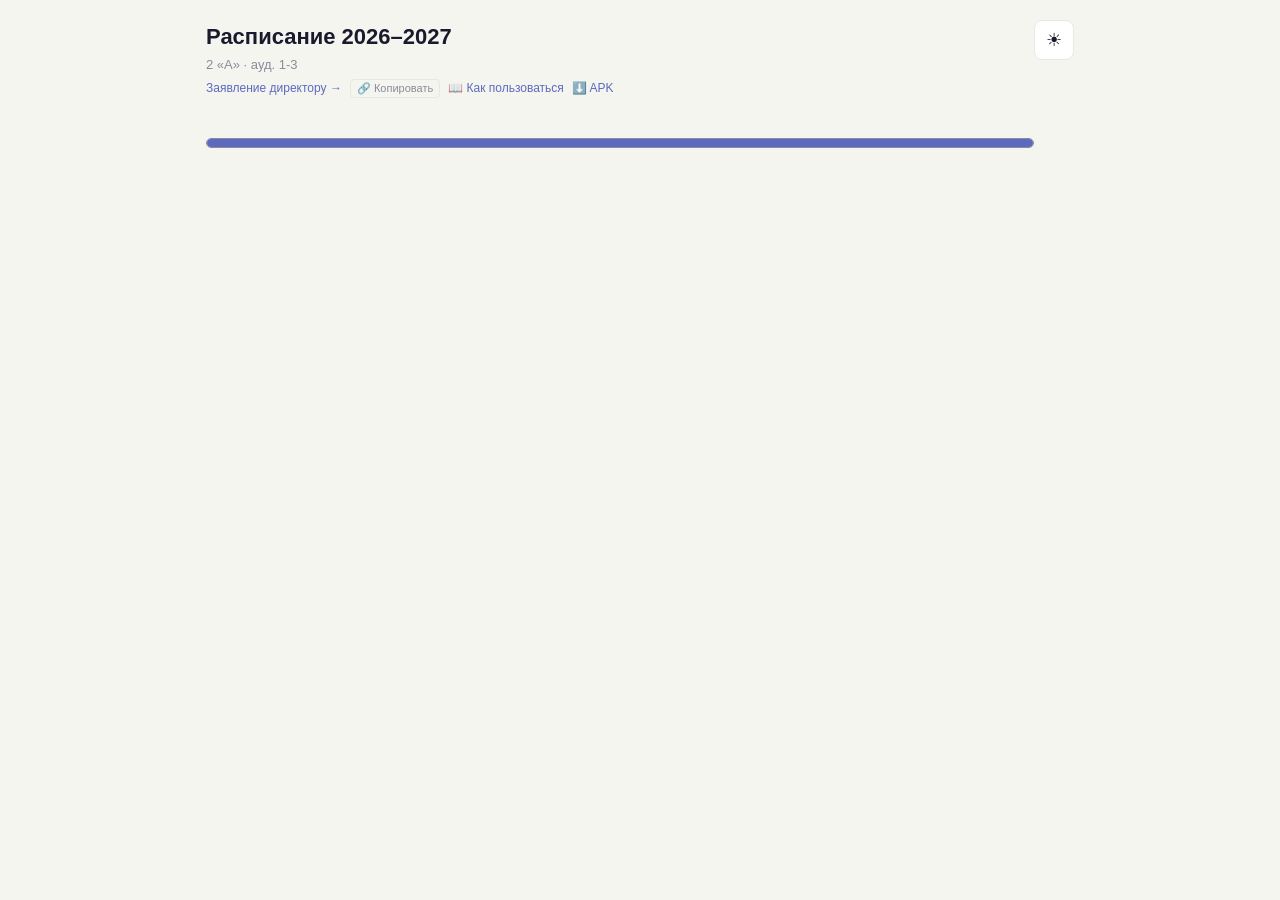
==== android/app/src/main/assets/index.html @ dd1986a3 "feat(android): чипы недельного повтора, восстановление alarm'ов при старте, диагностика ближайшего с" ====
<!DOCTYPE html>
<html lang="ru">
<head>
<meta charset="utf-8">
<meta name="viewport" content="width=device-width, initial-scale=1.0, viewport-fit=cover">
<meta http-equiv="Cache-Control" content="no-cache, no-store, must-revalidate">
<meta http-equiv="Pragma" content="no-cache">
<meta http-equiv="Expires" content="0">
<title>Расписание 2А · 2026–2027</title>
<meta property="og:title" content="Расписание 2А · 2026–2027">
<meta property="og:description" content="Расписание уроков 2 «А» класс · ауд. 1-3 · Беларусь">
<meta property="og:type" content="website">
<meta property="og:image" content="https://vividlyvividlife.github.io/schedule/og-image.png">
<meta property="og:image:width" content="1200">
<meta property="og:image:height" content="630">
<meta name="twitter:card" content="summary_large_image">
<meta name="twitter:title" content="Расписание 2А · 2026–2027">
<meta name="twitter:description" content="Расписание уроков 2 «А» класс · ауд. 1-3">
<meta name="twitter:image" content="https://vividlyvividlife.github.io/schedule/og-image.png">
<link rel="stylesheet" href="style.css?v=6">
<!-- Yandex.Metrika counter (только веб: в Android-приложении не активируется) -->
<script type="text/javascript">
    if (!window.Android) {
        (function(m,e,t,r,i,k,a){
            m[i]=m[i]||function(){(m[i].a=m[i].a||[]).push(arguments)};
            m[i].l=1*new Date();
            for (var j = 0; j < document.scripts.length; j++) {if (document.scripts[j].src === r) { return; }}
            k=e.createElement(t),a=e.getElementsByTagName(t)[0],k.async=1,k.src=r,a.parentNode.insertBefore(k,a)
        })(window, document,'script','https://mc.yandex.ru/metrika/tag.js?id=112500984', 'ym');

        ym(112500984, 'init', {ssr:true, webvisor:true, clickmap:true, ecommerce:"dataLayer", referrer: document.referrer, url: location.href, accurateTrackBounce:true, trackLinks:true});
    }
</script>
<noscript><div><img src="https://mc.yandex.ru/watch/112500984" style="position:absolute; left:-9999px;" alt="" /></div></noscript>
<!-- /Yandex.Metrika counter -->
</head>
<body>

<div class="header">
  <div>
    <h1 id="headerTitle">Расписание 2026–2027</h1>
    <div class="sub" id="headerSubtitle">2 «А» · ауд. 1-3</div>
    <div class="date" id="dateDisplay" data-clock></div>
    <div style="margin-top:4px;display:flex;align-items:center;gap:8px;flex-wrap:wrap;">
      <a href="https://vividlyvividlife.github.io/schedule/zayavlenie.html" target="_blank" style="font-size:12px;color:var(--accent);text-decoration:none;">Заявление директору →</a>
      <button onclick="navigator.clipboard.writeText('https://vividlyvividlife.github.io/schedule/zayavlenie.html').then(()=>this.textContent='✓')" style="font-size:11px;background:none;border:1px solid var(--line);color:var(--muted);border-radius:4px;padding:2px 6px;cursor:pointer;">🔗 Копировать</button>
      <a id="webDocsLink" href="https://github.com/vividlyvividlife/schedule#-как-пользоваться" target="_blank" style="font-size:12px;color:var(--accent);text-decoration:none;">📖 Как пользоваться</a>
      <a id="webApkLink" href="https://github.com/vividlyvividlife/schedule/releases/latest/download/schedule.apk" style="font-size:12px;color:var(--accent);text-decoration:none;">⬇️ APK</a>
    </div>
  </div>
  <button class="theme-btn" onclick="toggleTheme()" title="Тёмная тема">☀</button>
</div>

<div class="toggles" id="togglesContainer"></div>

<div class="status" id="status"></div>

<div class="progress-wrap">
  <div class="progress-bar"><div class="progress-fill" id="progressFill"></div></div>
  <div class="progress-label" id="progressLabel"></div>
</div>

<div class="countdowns" id="countdowns"></div>

<div class="day-tabs" id="dayTabs"></div>

<div class="day-content" id="dayContent"></div>

<div class="edit-bar" id="editBar" style="display:none;">
  <button class="add-btn" id="addBtn" onclick="showAddModal()" style="display:none;">+ Добавить урок</button>
</div>

<div class="modal-overlay" id="modalOverlay" style="display:none;" onclick="closeModal()">
  <div class="modal" onclick="event.stopPropagation()">
    <div class="modal-header">
      <div class="modal-title" id="modalTitle">Редактировать</div>
      <button class="modal-close" onclick="closeModal()">✕</button>
    </div>
    <div class="modal-body">
      <label class="modal-label">День
        <select class="modal-input" id="modalDay"></select>
      </label>
      <div class="modal-label" id="modalRepeatRow">Повторять также (еженедельно)
        <div class="day-chips" id="modalDayChips"></div>
      </div>
      <label class="modal-label">Номер урока
        <input class="modal-input" id="modalNum" type="number" min="1" max="11">
      </label>
      <label class="modal-label">Предмет
        <input class="modal-input" id="modalSubj" placeholder="Математика" autocomplete="off">
      </label>
      <label class="modal-label">Время
        <input class="modal-input" id="modalTime" placeholder="08:30–09:15">
      </label>
      <label class="modal-label">Кабинет
        <input class="modal-input" id="modalRoom" placeholder="ауд. 1-3" autocomplete="off">
      </label>
      <label class="modal-label">Место
        <input class="modal-input" id="modalLocation" placeholder="2 этаж, корп. А" autocomplete="off">
      </label>
      <label class="modal-label">Преподаватель / Тренер
        <input class="modal-input" id="modalTeacher" placeholder="Иванова И.И." autocomplete="off">
      </label>
      <label class="modal-label">Тип
        <input class="modal-input" id="modalType" value="Урок" autocomplete="off">
      </label>
      <label class="modal-label">Цвет карточки
        <div class="color-picker" id="modalColorPicker"></div>
      </label>
      <label class="modal-label">Иконка предмета
        <div class="icon-picker" id="modalIconPicker"></div>
      </label>
    </div>
    <div class="modal-footer">
      <button class="modal-btn modal-btn-cancel" onclick="closeModal()">Отмена</button>
      <button class="modal-btn modal-btn-delete" id="modalDeleteBtn" onclick="deleteFromModal()" style="display:none;background:#d45555;color:#fff;">Удалить</button>
      <button class="modal-btn modal-btn-save" onclick="saveModal()">Сохранить</button>
    </div>
  </div>
</div>

<script src="engines.js?v=6"></script>
<script src="script.js?v=6"></script>
<script>
// GitHub links are web-only: hide them inside the Android WebView.
if (window.Android) ["webDocsLink", "webApkLink"].forEach(function(id) {
  var el = document.getElementById(id);
  if (el) el.style.display = "none";
});
// Web: show the latest release tag next to the APK link, and call out
// an update if the visitor last downloaded an older one (branch never runs in Android).
else fetch("https://api.github.com/repos/vividlyvividlife/schedule/releases/latest")
  .then(function(r) { return r.json(); })
  .then(function(d) {
    var el = document.getElementById("webApkLink");
    if (!el || !d || !d.tag_name) return;
    var tag = d.tag_name;
    el.textContent = "⬇️ APK " + tag;
    var seen = null;
    try { seen = localStorage.getItem("apk_version"); } catch (e) {}
    if (seen && seen !== tag) {
      el.textContent = "⬆️ Обновите приложение — вышла версия " + tag;
      el.style.fontWeight = "bold";
    }
    el.addEventListener("click", function() { try { localStorage.setItem("apk_version", tag); } catch (e) {} });
  })
  .catch(function() {});
</script>
</body>
</html>
---- android/app/src/main/assets/style.css ----
:root {
  --bg: #f5f5f0;
  --card: #ffffff;
  --text: #1a1a2e;
  --muted: #8a8a9a;
  --accent: #5b6abf;
  --line: #e8e8e3;
  --active-bg: #f0f1f8;
  --shadow: 0 1px 4px rgba(0,0,0,0.05);
  --progress-fill: #e0e2f4;
}
.dark {
  --bg: #141420;
  --card: #1c1c30;
  --text: #ededf4;
  --muted: #9595b4;
  --accent: #8b9de8;
  --line: #333352;
  --active-bg: #252848;
  --shadow: 0 1px 4px rgba(0,0,0,0.3);
  --progress-fill: #262c52;
}
* { margin: 0; padding: 0; box-sizing: border-box; }
body {
  font-family: -apple-system, BlinkMacSystemFont, 'Segoe UI', Roboto, sans-serif;
  background: var(--bg);
  color: var(--text);
  line-height: 1.5;
  min-height: 100vh;
  transition: background 0.3s, color 0.3s;
  overflow-x: hidden;
  padding-bottom: env(safe-area-inset-bottom, 0px);
}

.header {
  max-width: 900px;
  margin: 0 auto;
  padding: calc(20px + env(safe-area-inset-top, 0px)) 16px 12px;
  display: flex;
  justify-content: space-between;
  align-items: flex-start;
}
  .header h1 { font-size: 22px; font-weight: 700; }
  .header .sub { font-size: 13px; color: var(--muted); margin-top: 2px; }
  .header .date { font-size: 16px; color: var(--accent); font-weight: 600; margin-top: 4px; }
.theme-btn {
  background: var(--card);
  border: 1px solid var(--line);
  border-radius: 8px;
  width: 40px; height: 40px;
  font-size: 18px;
  cursor: pointer;
  display: flex; align-items: center; justify-content: center;
  transition: background 0.2s;
  color: var(--text);
  flex-shrink: 0;
}
.theme-btn:hover { background: var(--active-bg); }

.toggle-row {
  max-width: 900px;
  margin: 0 auto;
  padding: 0 16px 12px;
  display: flex;
  align-items: center;
  gap: 10px;
  font-size: 13px;
  color: var(--muted);
}
.toggle-row label { cursor: pointer; user-select: none; }
.toggle {
  position: relative;
  width: 44px;
  height: 24px;
  flex-shrink: 0;
}
.toggle input { opacity: 0; width: 0; height: 0; }
.toggle-slider {
  position: absolute;
  inset: 0;
  background: var(--line);
  border-radius: 12px;
  transition: background 0.3s;
  cursor: pointer;
}
.toggle-slider::before {
  content: "";
  position: absolute;
  width: 18px;
  height: 18px;
  left: 3px;
  top: 3px;
  background: #fff;
  border-radius: 50%;
  transition: transform 0.3s;
  box-shadow: 0 1px 3px rgba(0,0,0,0.15);
}
.toggle input:checked + .toggle-slider { background: var(--accent); }
.toggle input:checked + .toggle-slider::before { transform: translateX(20px); }
.extended-label {
  font-size: 11px;
  color: var(--accent);
  font-weight: 600;
  margin-left: auto;
}
.toggles {
  max-width: 900px; margin: 0 auto; padding: 0 16px 12px;
  display: flex; gap: 16px; flex-wrap: wrap;
}
.toggle-item {
  display: flex; align-items: center; gap: 8px;
  font-size: 13px; color: var(--muted);
}
.toggle-item label { cursor: pointer; user-select: none; }

.status {
  max-width: 900px;
  margin: 0 auto;
  padding: 0 16px 16px;
  font-size: 13px;
  color: var(--muted);
  overflow-wrap: break-word;
  word-break: break-word;
}
.status .highlight { color: var(--accent); font-weight: 600; }

.day-tabs {
  display: flex;
  gap: 6px;
  max-width: 900px;
  margin: 0 auto;
  padding: 0 16px 16px;
  overflow-x: auto;
  -webkit-overflow-scrolling: touch;
  scrollbar-width: none;
}
.day-tabs::-webkit-scrollbar { display: none; }
.day-tab {
  flex: 1;
  min-width: 0;
  padding: 8px 0;
  border-radius: 20px;
  font-size: 13px;
  font-weight: 600;
  text-align: center;
  border: 1.5px solid var(--line);
  background: var(--card);
  color: var(--text);
  cursor: pointer;
  transition: all 0.2s;
  white-space: nowrap;
  user-select: none;
  -webkit-tap-highlight-color: transparent;
}
.day-tab.active { color: #fff; }
.day-tab[data-day="0"].active { background: #5b7abf; border-color: #5b7abf; }
.day-tab[data-day="1"].active { background: #7b6abf; border-color: #7b6abf; }
.day-tab[data-day="2"].active { background: #9b6abf; border-color: #9b6abf; }
.day-tab[data-day="3"].active { background: #c46b8a; border-color: #c46b8a; }
.day-tab[data-day="4"].active { background: #5aaf8a; border-color: #5aaf8a; }
.day-tab[data-day="5"].active { background: #e8a84c; border-color: #e8a84c; }
.day-tab[data-day="6"].active { background: #d45555; border-color: #d45555; }
.day-tab.today { border-color: var(--accent); }

.day-content {
  max-width: 900px;
  margin: 0 auto;
  padding: 0 16px 32px;
  touch-action: pan-y;
}
.day-panel { display: none; }
.day-panel.active { display: block; }

.lesson {
  display: flex;
  align-items: stretch;
  background: var(--card);
  border-radius: 10px;
  margin-bottom: 8px;
  box-shadow: var(--shadow);
  overflow: hidden;
  position: relative;
  transition: background 0.2s, transform 0.15s;
}
.lesson:active { transform: scale(0.98); }
.lesson.current {
  position: relative;
  overflow: hidden;
}
.lesson.current .row-progress {
  position: absolute;
  top: 0; right: 0; bottom: 0;
  background: var(--progress-fill, #e8eaf4);
  pointer-events: none;
  z-index: 0;
  transition: width 0.3s linear;
  border-radius: 0 8px 8px 0;
  border-left: 2px solid var(--accent);
}
.lesson.past { opacity: 0.4; }
.lesson.future { border-left: 3px solid transparent; background: var(--card); }
.lesson.next { border-left: 3px solid transparent; background: var(--card); }
.lesson-body {
  flex: 1;
  padding: 12px 14px;
  display: flex;
  gap: 10px;
  align-items: flex-start;
  position: relative;
  z-index: 1;
  min-width: 0;
}
.lesson-icon {
  font-size: 16px;
  flex-shrink: 0;
  width: 34px;
  height: 34px;
  display: flex;
  align-items: center;
  justify-content: center;
  background: var(--active-bg);
  border-radius: 8px;
  white-space: nowrap;
  line-height: 1;
}
.lesson-icon.grid {
  display: grid;
  grid-template-columns: 1fr 1fr;
  grid-template-rows: 1fr 1fr;
  gap: 0;
  font-size: 13px;
  line-height: 1;
  text-align: center;
  overflow: hidden;
}
.lesson-icon.grid span { display: flex; align-items: center; justify-content: center; overflow: hidden; }
.lesson-num {
  font-size: 13px;
  font-weight: 700;
  color: var(--muted);
  min-width: 20px;
  padding-top: 1px;
}
.lesson-info { flex: 1; min-width: 0; }
.lesson-time { font-size: 12px; color: var(--muted); }
.lesson-subject { font-size: 15px; font-weight: 500; }
.lesson-countdown {
  font-size: 11px;
  color: var(--accent);
  font-weight: 600;
  margin-top: 2px;
}
.lesson-room {
  font-size: 12px;
  color: var(--muted);
}
.lesson-teacher {
  font-size: 11px;
  color: var(--accent);
  font-style: italic;
}
.lesson-location {
  font-size: 11px;
  color: var(--muted);
  opacity: 0.8;
}

.merge-card {
  background: var(--card);
  border-radius: 10px;
  margin-bottom: 8px;
  box-shadow: var(--shadow);
  overflow: visible;
  border-left: 3px solid #ed7d31;
}
.merge-card.past { opacity: 0.4; }
.merge-card.next { background: var(--card); }
.merge-row {
  display: flex; gap: 10px; align-items: flex-start;
  padding: 10px 14px;
  position: relative;
  border-radius: 8px;
}
.merge-row.current {
}
.merge-row .row-progress {
  position: absolute;
  top: 0; right: 0; bottom: 0;
  background: var(--progress-fill, #e0e2f4);
  pointer-events: none;
  z-index: 0;
  transition: width 0.3s linear;
  border-radius: 0 8px 8px 0;
  border-left: 2px solid var(--accent);
}
.merge-row + .merge-row {
  border-top: 1px dashed var(--line);
}
.merge-icon {
  font-size: 20px; flex-shrink: 0; width: 30px; height: 30px;
  display: flex; align-items: center; justify-content: center;
  border-radius: 6px; position: relative; z-index: 1;
}
.merge-icon.school { background: #e8eaff; }
.dark .merge-icon.school { background: #252840; }
.merge-icon.personal { background: #fff3e0; }
.dark .merge-icon.personal { background: #2a2218; }
.merge-icon.extended { background: #e8f5e9; }
.dark .merge-icon.extended { background: #1a2a1c; }
.merge-info { flex: 1; position: relative; z-index: 1; min-width: 0; }
.merge-actions {
  display: flex;
  gap: 4px;
  align-items: center;
  flex-shrink: 0;
  z-index: 3;
  position: relative;
}
.merge-time { font-size: 11px; color: var(--muted); }
.merge-subj { font-size: 14px; font-weight: 600; }
.merge-room { font-size: 11px; color: var(--muted); margin-top: 1px; }
.merge-label {
  font-size: 10px; font-weight: 700; text-transform: uppercase;
  letter-spacing: 0.05em; padding: 1px 6px; border-radius: 4px;
  display: inline-block; margin-bottom: 2px;
}
.merge-label.school { background: #e8eaff; color: #5b6abf; }
.dark .merge-label.school { background: #252840; color: #7b8ad4; }
.merge-label.personal { background: #fff3e0; color: #e67e22; }
.dark .merge-label.personal { background: #2a2218; color: #ed7d31; }
.merge-label.extended { background: #e8f5e9; color: #27ae60; }
.dark .merge-label.extended { background: #1a2a1c; color: #5aaf8a; }
.merge-icon.custom { background: #e8eaff; }
.dark .merge-icon.custom { background: #252840; }
.merge-label.custom { background: #e8eaff; color: #5b6abf; }
.dark .merge-label.custom { background: #252840; color: #7b8ad4; }
.merge-icon.custom-circle { background: #fff3e0; }
.dark .merge-icon.custom-circle { background: #2a2218; }
.merge-label.custom-circle { background: #fff3e0; color: #e67e22; }
.dark .merge-label.custom-circle { background: #2a2218; color: #ed7d31; }
.merge-icon.custom-facult { background: #f3e5f5; }
.dark .merge-icon.custom-facult { background: #241a28; }
.merge-label.custom-facult { background: #f3e5f5; color: #8e24aa; }
.dark .merge-label.custom-facult { background: #241a28; color: #c05fd6; }
.merge-countdown { font-size: 11px; color: var(--accent); font-weight: 600; margin-top: 2px; }

.weekend-msg {
  text-align: center;
  padding: 32px 20px;
  font-size: 18px;
  font-weight: 600;
  color: var(--text);
  line-height: 1.6;
}
.weekend-msg .emoji {
  font-size: 48px;
  display: block;
  margin-bottom: 12px;
}
.weekend-msg .sub {
  font-size: 14px;
  font-weight: 400;
  color: var(--muted);
  margin-top: 8px;
}

@keyframes float {
  0%, 100% { transform: translateY(0); }
  50% { transform: translateY(-8px); }
}
@keyframes pulse {
  0%, 100% { transform: scale(1); }
  50% { transform: scale(1.1); }
}
.animate-float .emoji { animation: float 3s ease-in-out infinite; }
.animate-pulse .emoji { animation: pulse 2s ease-in-out infinite; }

.progress-wrap {
  max-width: 900px;
  margin: 0 auto;
  padding: 0 16px 12px;
  display: flex;
  align-items: center;
  gap: 8px;
}
.progress-bar {
  flex: 1;
  height: 10px;
  background: var(--line);
  border-radius: 5px;
  overflow: hidden;
  border: 1px solid var(--muted);
}
.progress-fill {
  height: 100%;
  background: var(--accent);
  border-radius: 5px;
  transition: width 0.5s;
  min-width: 0;
}
.progress-label {
  font-size: 11px;
  color: var(--muted);
  min-width: 32px;
  text-align: right;
}

.countdowns {
  max-width: 900px;
  margin: 0 auto;
  padding: 0 16px 16px;
}
.countdown-item {
  background: var(--card);
  border: 1.5px solid var(--line);
  border-radius: 10px;
  padding: 10px 14px;
  margin-bottom: 6px;
  font-size: 13px;
  font-weight: 500;
  display: flex;
  align-items: center;
  gap: 8px;
  transition: background 0.2s, border-color 0.2s;
}
.countdown-item.holiday-today {
  border-color: #e8a84c;
  background: #fff8ee;
  font-weight: 700;
}
.dark .countdown-item.holiday-today {
  background: #2a2520;
  border-color: #e8a84c;
}
.countdown-item.active-holiday {
  border-color: #5aaf8a;
  background: #eef8f3;
}
.dark .countdown-item.active-holiday {
  background: #1a2a22;
  border-color: #5aaf8a;
}
.countdown-progress {
  flex-direction: column;
  align-items: stretch;
  gap: 6px;
}
.mini-progress {
  height: 6px;
  background: var(--line);
  border-radius: 3px;
  overflow: hidden;
}
.mini-progress-fill {
  height: 100%;
  background: var(--accent);
  border-radius: 3px;
  transition: width 0.5s;
}

.export-bar {
  max-width: 900px;
  margin: 0 auto;
  padding: 8px 16px calc(24px + env(safe-area-inset-bottom, 0px));
  display: flex;
  gap: 8px;
}
.export-btn {
  flex: 1;
  padding: 10px 12px;
  border: 1.5px solid var(--line);
  border-radius: 10px;
  background: var(--card);
  color: var(--text);
  font-size: 13px;
  font-weight: 600;
  cursor: pointer;
  transition: all 0.2s;
  text-align: center;
}
.export-btn:hover {
  background: var(--active-bg);
  border-color: var(--accent);
}
.export-btn:active {
  transform: scale(0.97);
}

.modal-overlay {
  position: fixed;
  inset: 0;
  background: rgba(0,0,0,0.5);
  display: flex;
  align-items: center;
  justify-content: center;
  z-index: 1000;
  padding: 16px;
}
.modal {
  background: var(--card);
  border-radius: 14px;
  width: 100%;
  max-width: 400px;
  max-height: 90vh;
  overflow-y: auto;
  box-shadow: 0 8px 32px rgba(0,0,0,0.3);
}
.modal-header {
  display: flex;
  align-items: center;
  justify-content: space-between;
  padding: 16px 16px 8px;
}
.modal-title {
  font-size: 16px;
  font-weight: 700;
}
.modal-close {
  background: none;
  border: none;
  font-size: 22px;
  color: var(--muted);
  cursor: pointer;
  padding: 0 4px;
}
.modal-body {
  padding: 8px 16px 16px;
}
.modal-label {
  display: block;
  font-size: 12px;
  font-weight: 600;
  color: var(--muted);
  margin-bottom: 4px;
  margin-top: 10px;
}
.modal-label:first-child { margin-top: 0; }
.modal-input {
  width: 100%;
  padding: 8px 10px;
  border: 1.5px solid var(--line);
  border-radius: 8px;
  background: var(--bg);
  color: var(--text);
  font-size: 14px;
  font-family: inherit;
}
.modal-input:focus { border-color: var(--accent); outline: none; }
.modal-footer {
  display: flex;
  gap: 8px;
  padding: 0 16px 16px;
  justify-content: flex-end;
}
.modal-btn {
  padding: 8px 18px;
  border-radius: 8px;
  font-size: 14px;
  font-weight: 600;
  cursor: pointer;
  border: none;
}
.modal-btn-cancel {
  background: var(--line);
  color: var(--text);
}
.modal-btn-save {
  background: var(--accent);
  color: #fff;
}

.edit-bar {
  max-width: 900px;
  margin: 0 auto;
  padding: 0 16px 8px;
  display: flex;
  gap: 8px;
  align-items: center;
}
.edit-toggle {
  padding: 6px 14px;
  border-radius: 8px;
  font-size: 13px;
  font-weight: 600;
  cursor: pointer;
  border: 1.5px solid var(--line);
  background: var(--card);
  color: var(--muted);
  transition: all 0.2s;
}
.edit-toggle.active {
  background: var(--accent);
  color: #fff;
  border-color: var(--accent);
}
.sync-btn {
  padding: 6px 14px;
  border-radius: 8px;
  font-size: 13px;
  font-weight: 600;
  cursor: pointer;
  border: 1.5px solid var(--line);
  background: var(--card);
  color: var(--muted);
  transition: all 0.2s;
}
.sync-btn:hover { background: var(--active-bg); border-color: var(--accent); }

.edit-actions {
  display: flex;
  gap: 4px;
  margin-left: auto;
  position: relative;
  z-index: 2;
  flex-shrink: 0;
}
.edit-btn-sm {
  width: 28px;
  height: 28px;
  border-radius: 6px;
  border: 1.5px solid var(--line);
  background: var(--card);
  color: var(--muted);
  font-size: 13px;
  cursor: pointer;
  display: flex;
  align-items: center;
  justify-content: center;
  transition: all 0.15s;
}
.edit-btn-sm:hover { background: var(--active-bg); border-color: var(--accent); color: var(--accent); }
.edit-btn-sm.delete:hover { border-color: #d45555; color: #d45555; }

.add-btn {
  width: 100%;
  padding: 10px;
  border: 2px dashed var(--line);
  border-radius: 10px;
  background: transparent;
  color: var(--muted);
  font-size: 13px;
  font-weight: 600;
  cursor: pointer;
  margin-bottom: 8px;
  transition: all 0.2s;
}
.add-btn:hover { border-color: var(--accent); color: var(--accent); }

body.edit-mode .lesson,
body.edit-mode .merge-row,
body.edit-mode .merge-card { cursor: pointer; }
body.edit-mode .lesson:hover,
body.edit-mode .merge-row:hover { opacity: 0.85; }

@media (max-width: 400px) {
  .day-tab { padding: 5px 0; font-size: 12px; flex: 1; }
  .day-tabs { gap: 4px; padding: 0 12px 12px; }
  .header h1 { font-size: 18px; }
  .header .date { font-size: 14px; }
  .lesson-body { padding: 10px 10px; gap: 8px; }
  .lesson-icon { width: 28px; height: 28px; font-size: 14px; }
  .lesson-icon.grid { font-size: 11px; }
  .lesson-subject { font-size: 13px; }
  .lesson-num { font-size: 12px; min-width: 16px; }
  .merge-row { padding: 8px 10px; }
  .merge-icon { width: 24px; height: 24px; font-size: 12px; }
  .merge-subj { font-size: 13px; }
  .countdown-item { padding: 8px 10px; font-size: 12px; }
}

@media (min-width: 768px) {
  .day-tabs { display: none; }
  .day-content { padding: 0 24px 40px; }
  .day-panel { display: block !important; }
  .diary {
    display: grid;
    grid-template-columns: 1fr 1fr;
    gap: 32px;
  }
  .diary-day { margin-bottom: 28px; }
  .diary-day-name {
    font-size: 14px;
    font-weight: 700;
    text-transform: uppercase;
    letter-spacing: 0.06em;
    padding: 5px 14px;
    border-radius: 5px;
    display: inline-block;
    margin-bottom: 12px;
    color: #fff;
  }
  .diary-day:nth-child(1) .diary-day-name { background: #5b7abf; }
  .diary-day:nth-child(2) .diary-day-name { background: #7b6abf; }
  .diary-day:nth-child(3) .diary-day-name { background: #9b6abf; }
  .diary-day:nth-child(4) .diary-day-name { background: #c46b8a; }
  .diary-day:nth-child(5) .diary-day-name { background: #5aaf8a; }
  .diary-day:nth-child(6) .diary-day-name { background: #e8a84c; }
  .diary-day:nth-child(7) .diary-day-name { background: #d45555; }
  .empty-day {
    text-align: center;
    padding: 40px 0;
    color: var(--muted);
    font-size: 14px;
    font-style: italic;
  }
}

.color-picker {
  display: flex;
  flex-wrap: wrap;
  gap: 6px;
  margin-top: 6px;
}
.color-swatch {
  width: 28px;
  height: 28px;
  border-radius: 50%;
  cursor: pointer;
  border: 2.5px solid transparent;
  transition: transform 0.15s, border-color 0.15s;
}
.color-swatch:hover { transform: scale(1.2); }
.color-swatch.active { border-color: var(--text); transform: scale(1.15); }
.color-swatch.no-color {
  background: var(--bg);
  border: 2px dashed var(--line);
  display: flex;
  align-items: center;
  justify-content: center;
  font-size: 14px;
}

.bell-btn {
  background: none;
  border: none;
  font-size: 16px;
  cursor: pointer;
  padding: 4px;
  opacity: 0.4;
  transition: opacity 0.2s, transform 0.2s;
  flex-shrink: 0;
  align-self: center;
  position: relative;
  z-index: 3;
}
.bell-btn:hover { opacity: 0.8; transform: scale(1.2); }
.bell-btn.bell-active { opacity: 1; animation: bellRing 0.5s; }

@keyframes bellRing {
  0% { transform: rotate(0); }
  25% { transform: rotate(15deg); }
  50% { transform: rotate(-15deg); }
  75% { transform: rotate(10deg); }
  100% { transform: rotate(0); }
}

.reminder-chip {
  transition: background 0.2s, color 0.2s;
}

.day-chips {
  display: flex;
  gap: 6px;
  flex-wrap: wrap;
  margin-top: 6px;
}
.day-chip {
  padding: 6px 10px;
  border: 1.5px solid var(--line);
  border-radius: 8px;
  background: transparent;
  color: var(--text);
  cursor: pointer;
  font-size: 12px;
  transition: background 0.2s, color 0.2s, border-color 0.2s;
}
.day-chip.active {
  background: var(--accent);
  border-color: var(--accent);
  color: #fff;
}

.ac-dropdown {
  position: absolute;
  left: 0;
  right: 0;
  top: 100%;
  z-index: 1000;
  background: var(--card);
  border: 1px solid var(--line);
  border-radius: 8px;
  max-height: 180px;
  overflow-y: auto;
  box-shadow: 0 4px 12px rgba(0,0,0,0.15);
  display: none;
}
.ac-item {
  padding: 10px 14px;
  cursor: pointer;
  font-size: 14px;
  border-bottom: 1px solid var(--line);
}
.ac-item:last-child { border-bottom: none; }
.ac-item:hover, .ac-item.active {
  background: var(--active-bg);
  color: var(--accent);
}
.modal-label { position: relative; }

.emoji-grid {
  display: grid;
  grid-template-columns: repeat(10, 1fr);
  gap: 4px;
  max-height: 150px;
  overflow-y: auto;
  padding: 8px;
  background: var(--bg);
  border: 1.5px solid var(--line);
  border-radius: 8px;
}
.emoji-swatch {
  display: flex;
  align-items: center;
  justify-content: center;
  width: 32px;
  height: 32px;
  font-size: 18px;
  cursor: pointer;
  border-radius: 6px;
  transition: background 0.15s;
}
.emoji-swatch:hover {
  background: var(--active-bg);
}
.emoji-swatch.active {
  background: var(--accent);
  outline: 2px solid var(--accent);
}
@media (max-width: 480px) {
  .emoji-grid { grid-template-columns: repeat(8, 1fr); }
  .emoji-swatch { width: 28px; height: 28px; font-size: 16px; }
}
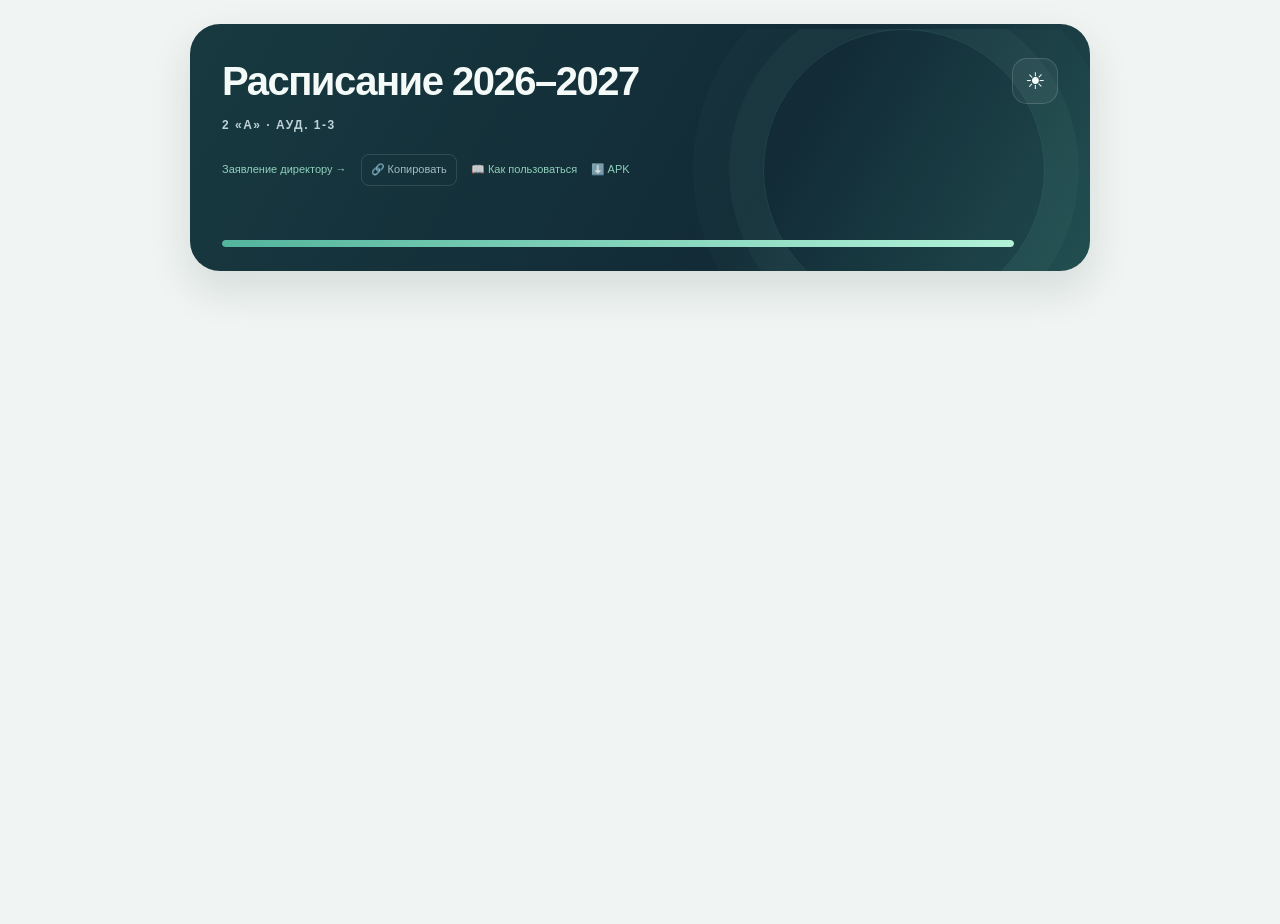
==== commit 047a11e0: "style: обновить дизайн расписания для веба и Android" ====
--- a/android/app/src/main/assets/index.html
+++ b/android/app/src/main/assets/index.html
@@ -17,7 +17,7 @@
 <meta name="twitter:title" content="Расписание 2А · 2026–2027">
 <meta name="twitter:description" content="Расписание уроков 2 «А» класс · ауд. 1-3">
 <meta name="twitter:image" content="https://vividlyvividlife.github.io/schedule/og-image.png">
-<link rel="stylesheet" href="style.css?v=6">
+<link rel="stylesheet" href="style.css?v=7">
 <!-- Yandex.Metrika counter (только веб: в Android-приложении не активируется) -->
 <script type="text/javascript">
     if (!window.Android) {
@@ -36,12 +36,13 @@
 </head>
 <body>
 
+<section class="day-hero" aria-label="Обзор дня">
 <div class="header">
   <div>
     <h1 id="headerTitle">Расписание 2026–2027</h1>
     <div class="sub" id="headerSubtitle">2 «А» · ауд. 1-3</div>
     <div class="date" id="dateDisplay" data-clock></div>
-    <div style="margin-top:4px;display:flex;align-items:center;gap:8px;flex-wrap:wrap;">
+    <div class="header-links" style="margin-top:4px;display:flex;align-items:center;gap:8px;flex-wrap:wrap;">
       <a href="https://vividlyvividlife.github.io/schedule/zayavlenie.html" target="_blank" style="font-size:12px;color:var(--accent);text-decoration:none;">Заявление директору →</a>
       <button onclick="navigator.clipboard.writeText('https://vividlyvividlife.github.io/schedule/zayavlenie.html').then(()=>this.textContent='✓')" style="font-size:11px;background:none;border:1px solid var(--line);color:var(--muted);border-radius:4px;padding:2px 6px;cursor:pointer;">🔗 Копировать</button>
       <a id="webDocsLink" href="https://github.com/vividlyvividlife/schedule#-как-пользоваться" target="_blank" style="font-size:12px;color:var(--accent);text-decoration:none;">📖 Как пользоваться</a>
@@ -59,6 +60,8 @@
   <div class="progress-bar"><div class="progress-fill" id="progressFill"></div></div>
   <div class="progress-label" id="progressLabel"></div>
 </div>
+
+</section>
 
 <div class="countdowns" id="countdowns"></div>
 
--- a/android/app/src/main/assets/style.css
+++ b/android/app/src/main/assets/style.css
@@ -840,3 +840,149 @@
   .emoji-grid { grid-template-columns: repeat(8, 1fr); }
   .emoji-swatch { width: 28px; height: 28px; font-size: 16px; }
 }
+
+/* Studio redesign: shared offline presentation layer. */
+:root {
+  --bg:#f0f4f3; --card:#fff; --text:#192e35; --muted:#61767c;
+  --accent:#167d70; --line:#dce7e4; --active-bg:#e7f4ef;
+  --shadow:0 4px 20px rgba(23,54,49,.045); --progress-fill:#d9eee8;
+}
+.dark {
+  --bg:#101b23; --card:#192a33; --text:#edf5f2; --muted:#a1b6bb;
+  --accent:#8ee0c3; --line:#30454e; --active-bg:#223f43;
+  --shadow:0 4px 24px rgba(0,0,0,.12); --progress-fill:#284b48;
+  color-scheme:dark;
+}
+body { background:var(--bg); font-family:Inter, ui-sans-serif, -apple-system, BlinkMacSystemFont,'Segoe UI',sans-serif; -webkit-font-smoothing:antialiased; }
+button,input,select { font:inherit; }
+button,a,input,select { -webkit-tap-highlight-color:transparent; }
+button { touch-action:manipulation; }
+button:focus-visible,a:focus-visible,input:focus-visible,select:focus-visible,.day-tab:focus-visible { outline:3px solid #36ad94; outline-offset:4px; }
+.day-hero { position:relative; overflow:hidden; isolation:isolate; animation:surface-in .45s ease-out; max-width:900px; margin:24px auto 20px; padding:14px 16px 24px; border-radius:30px; background:linear-gradient(120deg,#183940,#122b36 64%,#204b4e); box-shadow:0 18px 42px #17383320; --accent:#a5ecd2; --muted:#bdd3d7; --line:#ffffff26; --card:#25434c; --text:#f4faf8; --active-bg:#345c60; color:var(--text); }
+.day-hero::before { content:''; position:absolute; z-index:-1; pointer-events:none; width:280px; height:280px; border:1px solid #a7e7d51c; border-radius:50%; right:5%; top:5px; box-shadow:0 0 0 34px #a7e7d509,0 0 0 70px #a7e7d505; clip-path:inset(0 -80px 0 -80px); }
+.header { padding:20px 16px 22px; gap:16px; }
+.header>div:first-child { min-width:0; flex:1; }
+.header h1 { font-size:clamp(26px,4vw,40px); font-weight:750; letter-spacing:-1.5px; line-height:1.15; max-width:620px; }
+.header .sub { font-size:12px; font-weight:650; letter-spacing:1.5px; text-transform:uppercase; margin-top:12px; }
+.header .date { font-size:15px; font-weight:500; margin-top:9px; font-variant-numeric:tabular-nums; }
+.header-links { margin-top:20px!important; gap:6px 14px!important; }
+.header-links a,.header-links button { font-size:11px!important; min-height:32px; display:inline-flex; align-items:center; opacity:.85; line-height:1.4; }
+.header-links a:hover { opacity:1; text-decoration:underline!important; }
+.header-links button { padding:5px 9px!important; border-radius:8px!important; }
+.theme-btn { width:46px; height:46px; border-radius:15px; background:#ffffff0d; color:inherit; border:1px solid var(--line); font-size:23px; }
+.toggles { gap:8px; padding-bottom:20px; }
+.toggle-item { border:1px solid var(--line); border-radius:12px; padding:9px 11px; gap:8px; font-size:12px; font-weight:550; color:var(--text); background:#ffffff06; min-height:44px; }
+.toggle { width:34px; height:20px; }
+.toggle-slider::before { width:14px; height:14px; box-shadow:none; }
+.toggle input:checked+.toggle-slider::before { transform:translateX(14px); }
+.toggle input:checked+.toggle-slider { background:#56b99e; }
+.toggle input:focus-visible+.toggle-slider { outline:3px solid #a5ecd2; outline-offset:3px; }
+.status { font-size:14px; line-height:1.7; padding-bottom:12px; }
+.status .highlight { font-weight:750; }
+.progress-wrap { padding-bottom:0; gap:12px; }
+.progress-bar { height:7px; border:0; background:#ffffff19; border-radius:20px; }
+.progress-fill { background:linear-gradient(90deg,#53b49d,#b2f2d9); border-radius:20px; }
+.progress-label { font-size:12px; font-weight:700; }
+.countdowns { display:grid; grid-template-columns:repeat(3,minmax(0,1fr)); gap:10px; padding:0 0 24px; }
+.countdown-item { border:1px solid var(--line); padding:16px; margin:0; border-radius:18px; font-size:12px; font-weight:600; min-width:0; line-height:1.6; box-shadow:var(--shadow); }
+.countdown-item:nth-child(2) { background:var(--active-bg); }
+.mini-progress { height:5px; margin-top:4px; }
+.mini-progress-fill { background:linear-gradient(90deg,#258f7d,#80cdb0); }
+.day-tabs { padding:7px; margin:0 auto 18px; background:var(--card); border:1px solid var(--line); border-radius:18px; gap:5px; position:sticky; top:8px; z-index:10; box-shadow:var(--shadow); }
+.day-tab { border:0; border-radius:12px; min-height:46px; display:flex; align-items:center; justify-content:center; font-size:13px; background:transparent; }
+.day-tab[data-day].active { background:var(--text); color:var(--card); box-shadow:0 4px 10px #142f3420; }
+.day-tab.today:not(.active) { background:var(--active-bg); color:var(--accent); }
+.day-content { padding:0 0 40px; }
+.lesson { border:1px solid var(--line); border-radius:18px; margin-bottom:10px; box-shadow:var(--shadow); transition:transform .2s,box-shadow .2s,border-color .2s; }
+.lesson-body { padding:17px 15px; gap:10px; }
+.lesson-icon { width:40px; height:40px; border-radius:13px; font-size:21px; background:var(--active-bg); }
+.lesson-num { font-size:11px; min-width:14px; padding-top:3px; }
+.lesson-subject { font-size:16px; font-weight:680; line-height:1.4; margin:4px 0; letter-spacing:-.3px; overflow-wrap:anywhere; }
+.lesson-time,.merge-time { font-size:12px; font-weight:650; font-variant-numeric:tabular-nums; letter-spacing:.15px; }
+.lesson-room,.merge-room { font-size:12px; line-height:1.6; }
+.lesson-teacher { font-style:normal; font-size:12px; margin-top:2px; }
+.lesson-location { opacity:1; }
+.lesson-countdown,.merge-countdown { margin-top:6px; font-size:12px; }
+.lesson.current { border-color:var(--accent); box-shadow:0 0 0 2px var(--active-bg),0 10px 25px #167d7012; }
+.lesson.past,.merge-card.past { opacity:.63; }
+.lesson.current .row-progress,.merge-row .row-progress { opacity:.55; }
+.merge-card { border-radius:18px; border:1px solid var(--line); border-left:3px solid #c99e66; margin-bottom:10px; box-shadow:var(--shadow); }
+.merge-row { padding:16px; gap:12px; border-radius:16px; }
+.merge-icon { width:34px; height:34px; border-radius:11px; }
+.merge-subj { font-size:15px; line-height:1.45; margin:4px 0; letter-spacing:-.2px; overflow-wrap:anywhere; }
+.merge-label { font-size:9px; padding:3px 7px; border-radius:6px; letter-spacing:.7px; margin-bottom:5px; }
+.merge-label.school,.merge-label.custom { background:var(--active-bg); color:var(--accent); }
+.diary-day-name { font-size:13px; letter-spacing:.1px; }
+.weekend-msg { background:var(--card); border:1px dashed var(--line); border-radius:20px; font-size:16px; padding:30px 20px; }
+.bell-btn { min-width:36px; min-height:40px; border-radius:10px; opacity:.7; font-size:16px; padding:4px; }
+.bell-btn.bell-active { background:var(--active-bg); }
+.edit-actions { gap:5px; }
+.edit-btn-sm { width:38px; height:40px; border-radius:10px; border:1px solid var(--line); }
+.add-btn { min-height:48px; border-width:1px; border-radius:15px; color:var(--accent); background:var(--active-bg); }
+.export-btn,.edit-toggle,.sync-btn { min-height:44px; border-width:1px; border-radius:12px; }
+.modal-overlay,.reminder-dialog-overlay { background:rgba(10,29,35,.56)!important; backdrop-filter:blur(6px); -webkit-backdrop-filter:blur(6px); }
+.modal { max-width:480px; border-radius:26px; border:1px solid var(--line); box-shadow:0 24px 100px #031f3440; animation:surface-in .25s ease-out; }
+.modal-header { padding:22px 22px 14px; }
+.modal-title { font-size:22px; letter-spacing:-.7px; }
+.modal-close { min-width:40px; min-height:40px; border-radius:12px; background:var(--active-bg); font-size:18px; }
+.modal-body { padding:0 22px 22px; }
+.modal-label { font-size:12px; margin-top:15px; font-weight:650; }
+.modal-input { min-height:46px; border-width:1px; border-radius:12px; padding:11px 12px; font-size:16px; margin-top:6px; }
+.modal-input:focus { box-shadow:0 0 0 3px var(--active-bg); }
+.modal-footer { padding:0 22px 22px; gap:8px; flex-wrap:wrap; }
+.modal-btn { min-height:46px; border-radius:12px; padding:10px 17px; }
+.modal-btn-save { background:#167d70; color:#fff; box-shadow:0 5px 14px #167d7020; }
+.color-swatch { width:34px; height:34px; }
+.color-picker { gap:9px; }
+.ac-dropdown { border-radius:12px; box-shadow:0 12px 32px #112f3420; }
+.reminder-dialog-overlay>div { width:min(440px,100%)!important; border-radius:24px!important; padding:24px!important; border:1px solid var(--line); box-shadow:0 24px 80px #031f3440; }
+.reminder-dialog-overlay button { min-height:44px; border-radius:11px!important; }
+.reminder-dialog-overlay input { min-height:44px; font-size:16px!important; min-width:0; }
+.reminder-dialog-overlay .reminder-chip { padding:9px 12px!important; }
+@keyframes surface-in { from { opacity:0; transform:translateY(10px); } to { opacity:1; transform:translateY(0); } }
+.day-panel.active,.diary { animation:surface-in .3s ease-out; }
+@media(hover:hover) {
+  .lesson:hover { transform:translateY(-2px); box-shadow:0 9px 24px #15393110; border-color:var(--accent); }
+  .day-tab:hover { background:var(--active-bg); }
+  .theme-btn:hover { transform:rotate(-10deg); }
+}
+@media(min-width:768px) {
+  .diary { gap:24px; }
+  .diary-day { margin-bottom:20px; }
+  .diary-day .diary-day-name { display:flex; align-items:center; background:transparent!important; color:var(--text); border-bottom:1px solid var(--line); border-radius:0; padding:0 2px 12px; margin-bottom:14px; font-size:15px; text-transform:none; letter-spacing:0; }
+  .diary-day-name::before { content:''; width:7px; height:7px; border-radius:50%; background:var(--accent); margin-right:9px; }
+}
+@media(max-width:940px) { .day-hero,.countdowns,.day-tabs,.day-content { margin-left:16px; margin-right:16px; } }
+@media(max-width:767px) {
+  .day-hero { margin-top:12px; border-radius:24px; padding:8px 0 20px; }
+  .header { padding:18px 18px; gap:10px; }
+  .header h1 { font-size:29px; letter-spacing:-1px; }
+  .header .sub { font-size:10px; letter-spacing:1px; }
+  .header .date { font-size:13px; }
+  .header-links { margin-top:12px!important; gap:2px 10px!important; }
+  .header-links a,.header-links button { font-size:10px!important; }
+  .theme-btn { width:40px; height:40px; border-radius:12px; }
+  .toggles { gap:7px; padding:0 18px 16px; }
+  .toggle-item { padding:7px 9px; font-size:11px; }
+  .status,.progress-wrap { padding-left:18px; padding-right:18px; }
+  .status { font-size:12px; }
+  .countdowns { gap:7px; padding-bottom:18px; }
+  .countdown-item { padding:12px 10px; font-size:10px; border-radius:14px; gap:5px; }
+  .lesson-body { padding:16px 12px; gap:8px; flex-wrap:wrap; }
+  .lesson-info { flex-basis:calc(100% - 145px); }
+  .lesson-icon { width:34px; height:36px; font-size:18px; }
+  .lesson-icon.grid { font-size:12px; }
+  .lesson-subject { font-size:15px; }
+  .merge-actions { flex-wrap:wrap; max-width:80px; }
+  .merge-row { padding:14px 12px; gap:8px; }
+  .modal-overlay { padding:12px; align-items:flex-end; }
+  .modal { max-height:calc(100dvh - 24px); border-radius:24px; }
+  .modal-footer { position:sticky; bottom:0; background:var(--card); padding-top:12px; border-top:1px solid var(--line); }
+}
+@media(max-width:360px) {
+  .day-hero,.countdowns,.day-tabs,.day-content { margin-left:10px; margin-right:10px; }
+  .header h1 { font-size:25px; }
+  .countdowns { grid-template-columns:1fr; }
+  .countdown-item { min-height:48px; font-size:12px; }
+}
+@media(prefers-reduced-motion:reduce) { *,*::before,*::after { animation:none!important; transition:none!important; scroll-behavior:auto!important; } }
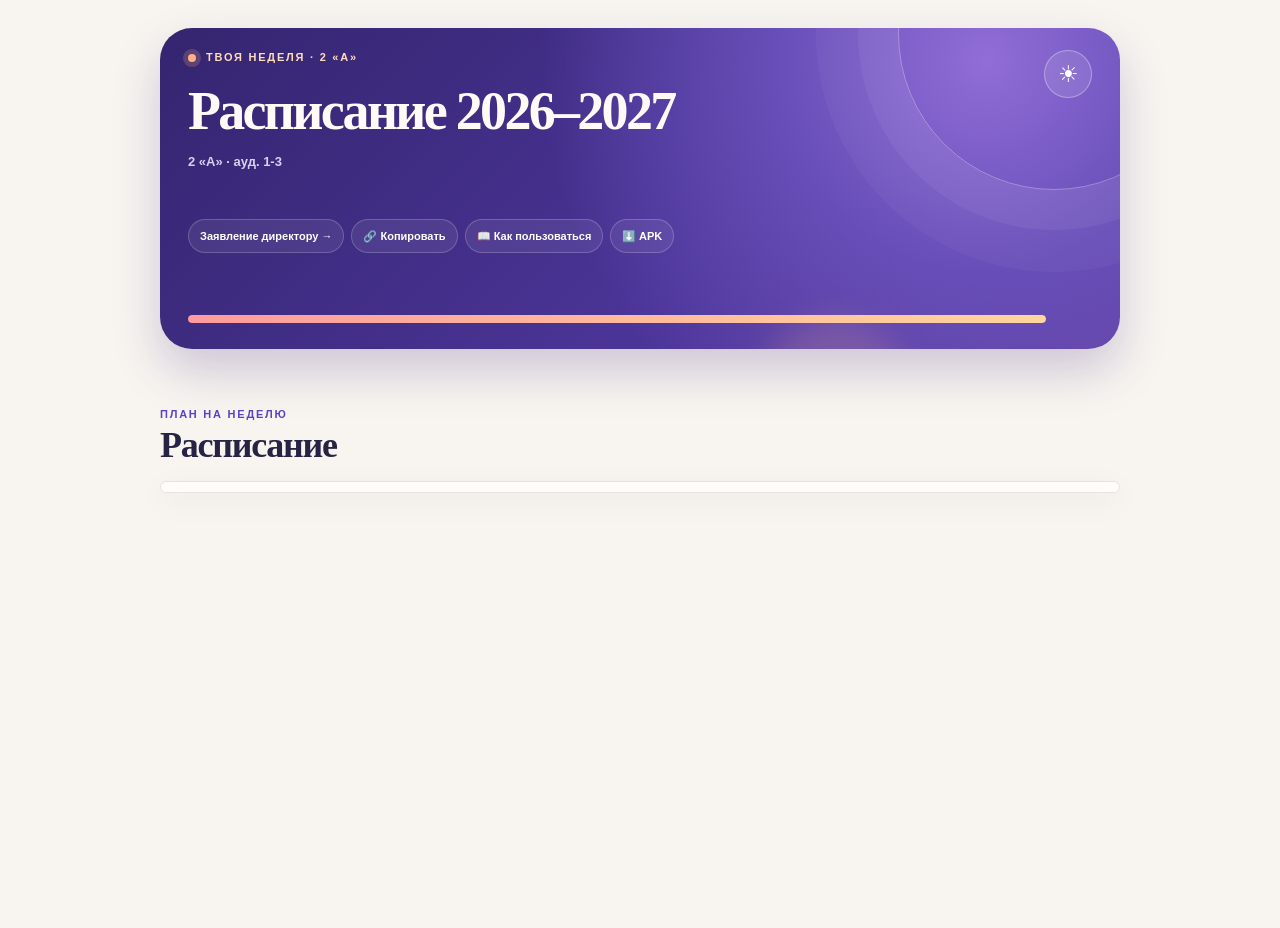
==== commit b9f7d3d2: "feat: обновить интерфейс расписания и навигацию" ====
--- a/android/app/src/main/assets/index.html
+++ b/android/app/src/main/assets/index.html
@@ -39,6 +39,7 @@
 <section class="day-hero" aria-label="Обзор дня">
 <div class="header">
   <div>
+    <div class="hero-kicker"><span class="kicker-dot"></span> ТВОЯ НЕДЕЛЯ · 2 «А»</div>
     <h1 id="headerTitle">Расписание 2026–2027</h1>
     <div class="sub" id="headerSubtitle">2 «А» · ауд. 1-3</div>
     <div class="date" id="dateDisplay" data-clock></div>
@@ -49,7 +50,7 @@
       <a id="webApkLink" href="https://github.com/vividlyvividlife/schedule/releases/latest/download/schedule.apk" style="font-size:12px;color:var(--accent);text-decoration:none;">⬇️ APK</a>
     </div>
   </div>
-  <button class="theme-btn" onclick="toggleTheme()" title="Тёмная тема">☀</button>
+  <button class="theme-btn" onclick="toggleTheme()" title="Переключить тему" aria-label="Переключить тему">☀</button>
 </div>
 
 <div class="toggles" id="togglesContainer"></div>
@@ -65,7 +66,8 @@
 
 <div class="countdowns" id="countdowns"></div>
 
-<div class="day-tabs" id="dayTabs"></div>
+<div class="schedule-heading"><div><div class="section-kicker">ПЛАН НА НЕДЕЛЮ</div><h2 id="selectedDayLabel">Расписание</h2></div><span id="daySummary" class="day-summary"></span></div>
+<nav class="day-tabs" id="dayTabs" aria-label="Дни недели"></nav>
 
 <div class="day-content" id="dayContent"></div>
 
--- a/android/app/src/main/assets/style.css
+++ b/android/app/src/main/assets/style.css
@@ -841,148 +841,186 @@
   .emoji-swatch { width: 28px; height: 28px; font-size: 16px; }
 }
 
-/* Studio redesign: shared offline presentation layer. */
+/* Kinetic notebook: shared presentation for web and Android assets. */
 :root {
-  --bg:#f0f4f3; --card:#fff; --text:#192e35; --muted:#61767c;
-  --accent:#167d70; --line:#dce7e4; --active-bg:#e7f4ef;
-  --shadow:0 4px 20px rgba(23,54,49,.045); --progress-fill:#d9eee8;
+  --bg:#f8f5f0; --card:#fffdfa; --text:#262344; --muted:#77728c;
+  --accent:#5d42c7; --line:#e9e3df; --active-bg:#eee8ff;
+  --shadow:0 8px 30px rgba(48,34,83,.065); --progress-fill:#eadfff;
 }
 .dark {
-  --bg:#101b23; --card:#192a33; --text:#edf5f2; --muted:#a1b6bb;
-  --accent:#8ee0c3; --line:#30454e; --active-bg:#223f43;
-  --shadow:0 4px 24px rgba(0,0,0,.12); --progress-fill:#284b48;
+  --bg:#171427; --card:#221e35; --text:#f8f4ff; --muted:#b4adc8;
+  --accent:#c4a8ff; --line:#3b3453; --active-bg:#352955;
+  --shadow:0 8px 30px rgba(0,0,0,.16); --progress-fill:#4b396f;
   color-scheme:dark;
 }
-body { background:var(--bg); font-family:Inter, ui-sans-serif, -apple-system, BlinkMacSystemFont,'Segoe UI',sans-serif; -webkit-font-smoothing:antialiased; }
+body { background:var(--bg); color:var(--text); font-family:ui-sans-serif,-apple-system,BlinkMacSystemFont,"Segoe UI",sans-serif; -webkit-font-smoothing:antialiased; }
 button,input,select { font:inherit; }
 button,a,input,select { -webkit-tap-highlight-color:transparent; }
 button { touch-action:manipulation; }
-button:focus-visible,a:focus-visible,input:focus-visible,select:focus-visible,.day-tab:focus-visible { outline:3px solid #36ad94; outline-offset:4px; }
-.day-hero { position:relative; overflow:hidden; isolation:isolate; animation:surface-in .45s ease-out; max-width:900px; margin:24px auto 20px; padding:14px 16px 24px; border-radius:30px; background:linear-gradient(120deg,#183940,#122b36 64%,#204b4e); box-shadow:0 18px 42px #17383320; --accent:#a5ecd2; --muted:#bdd3d7; --line:#ffffff26; --card:#25434c; --text:#f4faf8; --active-bg:#345c60; color:var(--text); }
-.day-hero::before { content:''; position:absolute; z-index:-1; pointer-events:none; width:280px; height:280px; border:1px solid #a7e7d51c; border-radius:50%; right:5%; top:5px; box-shadow:0 0 0 34px #a7e7d509,0 0 0 70px #a7e7d505; clip-path:inset(0 -80px 0 -80px); }
-.header { padding:20px 16px 22px; gap:16px; }
-.header>div:first-child { min-width:0; flex:1; }
-.header h1 { font-size:clamp(26px,4vw,40px); font-weight:750; letter-spacing:-1.5px; line-height:1.15; max-width:620px; }
-.header .sub { font-size:12px; font-weight:650; letter-spacing:1.5px; text-transform:uppercase; margin-top:12px; }
-.header .date { font-size:15px; font-weight:500; margin-top:9px; font-variant-numeric:tabular-nums; }
-.header-links { margin-top:20px!important; gap:6px 14px!important; }
-.header-links a,.header-links button { font-size:11px!important; min-height:32px; display:inline-flex; align-items:center; opacity:.85; line-height:1.4; }
-.header-links a:hover { opacity:1; text-decoration:underline!important; }
-.header-links button { padding:5px 9px!important; border-radius:8px!important; }
-.theme-btn { width:46px; height:46px; border-radius:15px; background:#ffffff0d; color:inherit; border:1px solid var(--line); font-size:23px; }
-.toggles { gap:8px; padding-bottom:20px; }
-.toggle-item { border:1px solid var(--line); border-radius:12px; padding:9px 11px; gap:8px; font-size:12px; font-weight:550; color:var(--text); background:#ffffff06; min-height:44px; }
-.toggle { width:34px; height:20px; }
-.toggle-slider::before { width:14px; height:14px; box-shadow:none; }
-.toggle input:checked+.toggle-slider::before { transform:translateX(14px); }
-.toggle input:checked+.toggle-slider { background:#56b99e; }
-.toggle input:focus-visible+.toggle-slider { outline:3px solid #a5ecd2; outline-offset:3px; }
-.status { font-size:14px; line-height:1.7; padding-bottom:12px; }
-.status .highlight { font-weight:750; }
-.progress-wrap { padding-bottom:0; gap:12px; }
-.progress-bar { height:7px; border:0; background:#ffffff19; border-radius:20px; }
-.progress-fill { background:linear-gradient(90deg,#53b49d,#b2f2d9); border-radius:20px; }
-.progress-label { font-size:12px; font-weight:700; }
-.countdowns { display:grid; grid-template-columns:repeat(3,minmax(0,1fr)); gap:10px; padding:0 0 24px; }
-.countdown-item { border:1px solid var(--line); padding:16px; margin:0; border-radius:18px; font-size:12px; font-weight:600; min-width:0; line-height:1.6; box-shadow:var(--shadow); }
+button:focus-visible,a:focus-visible,input:focus-visible,select:focus-visible { outline:3px solid #f29477; outline-offset:3px; }
+.day-hero {
+  --text:#fffaf5; --muted:#d7d0ef; --accent:#ffd6a4; --line:#ffffff35;
+  --card:#5442a1; --active-bg:#ffffff26;
+  position:relative; isolation:isolate; overflow:hidden; max-width:960px; margin:28px auto 24px;
+  padding:22px 28px 26px; border-radius:32px; color:var(--text);
+  background:radial-gradient(circle at 86% 10%,#916dd7 0,#674eb8 24%,transparent 51%),linear-gradient(135deg,#34256f,#4c3599 64%,#6843a0);
+  box-shadow:0 22px 48px rgba(57,34,121,.22);
+  animation:hero-arrive .65s cubic-bezier(.19,1,.22,1) both;
+}
+.day-hero::before,.day-hero::after { content:""; position:absolute; pointer-events:none; z-index:-1; border-radius:50%; }
+.day-hero::before { width:310px; height:310px; right:-90px; top:-150px; border:1px solid #ffffff50; box-shadow:0 0 0 40px #ffffff0d,0 0 0 82px #ffffff09; animation:orbit-breathe 9s ease-in-out infinite alternate; }
+.day-hero::after { width:150px; height:150px; right:22%; bottom:-120px; background:#fcb78b2c; filter:blur(16px); animation:orbit-breathe 12s ease-in-out infinite alternate-reverse; }
+.header { max-width:none; padding:0; gap:24px; align-items:flex-start; }
+.header>div:first-child { flex:1; min-width:0; }
+.hero-kicker,.section-kicker { font-size:11px; font-weight:800; letter-spacing:.16em; line-height:1.4; }
+.hero-kicker { color:#ffddbb; display:flex; align-items:center; gap:10px; margin-bottom:18px; }
+.kicker-dot { display:inline-block; width:8px; height:8px; border-radius:50%; background:#ffb084; box-shadow:0 0 0 5px #ffb08433; animation:dot-glow 3s ease-in-out infinite; }
+.header h1 { font-family:Georgia,"Times New Roman",serif; font-size:clamp(34px,4.6vw,54px); font-weight:600; letter-spacing:-.05em; line-height:1.04; max-width:660px; text-wrap:balance; }
+.header .sub { font-size:13px; font-weight:650; color:var(--muted); margin-top:12px; }
+.header .date { display:inline-block; color:#ffdfad; font-size:14px; font-weight:700; font-variant-numeric:tabular-nums; margin-top:12px; }
+.header-links { margin-top:24px!important; display:flex; flex-wrap:wrap; gap:7px!important; }
+.header-links a,.header-links button { display:inline-flex; align-items:center; min-height:34px; padding:6px 11px!important; border:1px solid #ffffff33!important; border-radius:999px!important; background:#ffffff13!important; color:#fff!important; font-size:11px!important; font-weight:600; text-decoration:none!important; transition:background .2s,transform .2s; }
+.header-links a:hover,.header-links button:hover { background:#ffffff30!important; transform:translateY(-2px); }
+.theme-btn { width:48px; height:48px; flex-shrink:0; border:1px solid #ffffff55; border-radius:50%; background:#ffffff1c; color:#fff; font-size:23px; transition:transform .35s cubic-bezier(.18,.89,.32,1.4),background .2s; }
+.theme-btn:hover { background:#ffffff32; transform:rotate(-24deg) scale(1.08); }
+.theme-btn:active { transform:rotate(30deg) scale(.88); }
+.toggles { max-width:none; padding:26px 0 20px; gap:9px; }
+.toggle-item { min-height:42px; display:flex; align-items:center; gap:8px; padding:7px 12px; border:1px solid #ffffff2b; border-radius:12px; background:#ffffff12; color:#fff; font-size:12px; font-weight:600; }
+.toggle { width:38px; height:22px; }
+.toggle-slider { border-radius:20px; background:#ffffff55; }
+.toggle-slider::before { width:16px; height:16px; }
+.toggle input:checked+.toggle-slider { background:#ffbd91; }
+.toggle input:checked+.toggle-slider::before { transform:translateX(16px); background:#362373; }
+.toggle input:focus-visible+.toggle-slider { outline:3px solid #ffbf99; outline-offset:3px; }
+.status { max-width:none; padding:0 0 16px; font-size:15px; line-height:1.6; color:#f9f5ff; }
+.status .highlight { color:#ffdaa6; font-weight:800; }
+.progress-wrap { max-width:none; padding:0; gap:14px; }
+.progress-bar { height:8px; background:#ffffff2f; border:0; border-radius:99px; }
+.progress-fill { border-radius:99px; background:linear-gradient(90deg,#ff9b9c,#ffd59d); box-shadow:0 0 16px #ffbb9d83; transition:width .7s cubic-bezier(.2,.8,.2,1); }
+.progress-label { color:#fff; font-size:12px; font-weight:750; }
+.countdowns { max-width:960px; display:grid; grid-template-columns:repeat(3,minmax(0,1fr)); gap:12px; padding:0; margin:0 auto 34px; }
+.countdown-item { min-width:0; min-height:76px; margin:0; padding:15px 18px; border:1px solid var(--line); border-radius:18px; background:var(--card); box-shadow:var(--shadow); font-size:12px; line-height:1.5; font-weight:650; transition:transform .25s,box-shadow .25s; }
 .countdown-item:nth-child(2) { background:var(--active-bg); }
+.countdown-item.holiday-today,.countdown-item.active-holiday { border-color:#f2b89e; background:var(--card); }
 .mini-progress { height:5px; margin-top:4px; }
-.mini-progress-fill { background:linear-gradient(90deg,#258f7d,#80cdb0); }
-.day-tabs { padding:7px; margin:0 auto 18px; background:var(--card); border:1px solid var(--line); border-radius:18px; gap:5px; position:sticky; top:8px; z-index:10; box-shadow:var(--shadow); }
-.day-tab { border:0; border-radius:12px; min-height:46px; display:flex; align-items:center; justify-content:center; font-size:13px; background:transparent; }
-.day-tab[data-day].active { background:var(--text); color:var(--card); box-shadow:0 4px 10px #142f3420; }
+.mini-progress-fill { background:linear-gradient(90deg,#7450d1,#f0a1a2); }
+.schedule-heading { max-width:960px; margin:0 auto 14px; display:flex; align-items:end; justify-content:space-between; gap:16px; }
+.section-kicker { color:var(--accent); margin-bottom:3px; }
+.schedule-heading h2 { font-family:Georgia,"Times New Roman",serif; font-size:clamp(27px,4vw,36px); font-weight:600; letter-spacing:-.035em; line-height:1.15; }
+.day-summary { color:var(--muted); font-size:13px; font-weight:650; white-space:nowrap; padding-bottom:5px; }
+.day-tabs { max-width:960px; margin:0 auto 20px; padding:5px; border:1px solid var(--line); border-radius:17px; background:var(--card); box-shadow:var(--shadow); position:sticky; top:8px; z-index:20; gap:3px; }
+.day-tab { min-height:48px; padding:8px; border:0; border-radius:12px; background:transparent; color:var(--muted); font-size:13px; font-weight:800; transition:background .25s,color .25s,transform .25s,box-shadow .25s; }
+.day-tab[data-day].active { background:#5a3db4; color:#fff; border:0; box-shadow:0 5px 14px #4c31913a; transform:translateY(-1px); }
 .day-tab.today:not(.active) { background:var(--active-bg); color:var(--accent); }
-.day-content { padding:0 0 40px; }
-.lesson { border:1px solid var(--line); border-radius:18px; margin-bottom:10px; box-shadow:var(--shadow); transition:transform .2s,box-shadow .2s,border-color .2s; }
-.lesson-body { padding:17px 15px; gap:10px; }
-.lesson-icon { width:40px; height:40px; border-radius:13px; font-size:21px; background:var(--active-bg); }
-.lesson-num { font-size:11px; min-width:14px; padding-top:3px; }
-.lesson-subject { font-size:16px; font-weight:680; line-height:1.4; margin:4px 0; letter-spacing:-.3px; overflow-wrap:anywhere; }
-.lesson-time,.merge-time { font-size:12px; font-weight:650; font-variant-numeric:tabular-nums; letter-spacing:.15px; }
-.lesson-room,.merge-room { font-size:12px; line-height:1.6; }
-.lesson-teacher { font-style:normal; font-size:12px; margin-top:2px; }
-.lesson-location { opacity:1; }
-.lesson-countdown,.merge-countdown { margin-top:6px; font-size:12px; }
-.lesson.current { border-color:var(--accent); box-shadow:0 0 0 2px var(--active-bg),0 10px 25px #167d7012; }
-.lesson.past,.merge-card.past { opacity:.63; }
-.lesson.current .row-progress,.merge-row .row-progress { opacity:.55; }
-.merge-card { border-radius:18px; border:1px solid var(--line); border-left:3px solid #c99e66; margin-bottom:10px; box-shadow:var(--shadow); }
-.merge-row { padding:16px; gap:12px; border-radius:16px; }
-.merge-icon { width:34px; height:34px; border-radius:11px; }
-.merge-subj { font-size:15px; line-height:1.45; margin:4px 0; letter-spacing:-.2px; overflow-wrap:anywhere; }
-.merge-label { font-size:9px; padding:3px 7px; border-radius:6px; letter-spacing:.7px; margin-bottom:5px; }
+.day-tab:active { transform:scale(.93); }
+.day-content { max-width:960px; margin:0 auto; padding:0 0 40px; touch-action:pan-y; }
+.day-panel.active { animation:panel-enter .4s cubic-bezier(.2,.8,.2,1) both; }
+.lesson,.merge-card { position:relative; border:1px solid var(--line); border-radius:18px; margin-bottom:10px; background:var(--card); box-shadow:var(--shadow); transition:transform .28s cubic-bezier(.2,.8,.2,1),box-shadow .28s,border-color .28s; }
+.lesson { overflow:hidden; }
+.lesson::before { content:""; position:absolute; left:0; top:0; bottom:0; width:4px; background:#d3c7f0; z-index:2; }
+.lesson[style*="border-left"]::before { display:none; }
+.lesson.current { border-color:#9a75eb; box-shadow:0 0 0 2px #9d76e625,0 12px 28px #4b2e8b19; }
+.lesson.current::before { background:#f99a83; }
+.lesson.next::before { background:#b694ed; }
+.lesson.past,.merge-card.past { opacity:.66; }
+.lesson-body { padding:17px 18px; gap:13px; align-items:center; }
+.lesson-icon { width:46px; height:46px; border-radius:15px; background:var(--active-bg); font-size:21px; }
+.lesson-icon.grid { font-size:13px; }
+.lesson-num { align-self:flex-start; color:var(--accent); font-size:11px; font-weight:800; min-width:18px; padding-top:7px; }
+.lesson-info { min-width:0; }
+.lesson-time,.merge-time { font-size:12px; font-weight:750; font-variant-numeric:tabular-nums; color:var(--muted); }
+.lesson-subject { font-size:16px; font-weight:760; letter-spacing:-.025em; line-height:1.35; margin:4px 0; overflow-wrap:anywhere; }
+.lesson-room,.merge-room,.lesson-teacher,.lesson-location { font-size:12px; line-height:1.5; }
+.lesson-teacher { font-style:normal; color:var(--accent); }
+.lesson-countdown,.merge-countdown { display:inline-flex; margin-top:7px; padding:4px 9px; border-radius:7px; background:var(--active-bg); color:var(--accent); font-size:11px; font-weight:800; }
+.lesson.current .row-progress,.merge-row .row-progress { opacity:.6; }
+.merge-card { overflow:visible; border-left:4px solid #f3a089; }
+.merge-row { padding:16px 18px; gap:12px; border-radius:16px; }
+.merge-row+.merge-row { border-top:1px dashed var(--line); }
+.merge-icon { width:38px; height:38px; border-radius:12px; }
+.merge-subj { font-size:15px; font-weight:750; line-height:1.4; margin:4px 0; overflow-wrap:anywhere; }
+.merge-label { border-radius:6px; padding:3px 7px; font-size:9px; letter-spacing:.07em; }
 .merge-label.school,.merge-label.custom { background:var(--active-bg); color:var(--accent); }
-.diary-day-name { font-size:13px; letter-spacing:.1px; }
-.weekend-msg { background:var(--card); border:1px dashed var(--line); border-radius:20px; font-size:16px; padding:30px 20px; }
-.bell-btn { min-width:36px; min-height:40px; border-radius:10px; opacity:.7; font-size:16px; padding:4px; }
+.weekend-msg { border:1px dashed #d9c5e8; border-radius:20px; background:var(--card); padding:36px 20px; font-size:17px; }
+.weekend-msg .emoji { filter:drop-shadow(0 7px 11px #b18bd04a); }
+.edit-bar { max-width:960px; padding:0 0 12px; }
+.add-btn { min-height:52px; border:1px dashed #a993db; border-radius:14px; background:var(--active-bg); color:var(--accent); font-weight:750; }
+.export-btn,.edit-toggle,.sync-btn { min-height:44px; border-radius:12px; }
+.bell-btn { min-width:38px; min-height:40px; border-radius:10px; opacity:.75; }
 .bell-btn.bell-active { background:var(--active-bg); }
-.edit-actions { gap:5px; }
-.edit-btn-sm { width:38px; height:40px; border-radius:10px; border:1px solid var(--line); }
-.add-btn { min-height:48px; border-width:1px; border-radius:15px; color:var(--accent); background:var(--active-bg); }
-.export-btn,.edit-toggle,.sync-btn { min-height:44px; border-width:1px; border-radius:12px; }
-.modal-overlay,.reminder-dialog-overlay { background:rgba(10,29,35,.56)!important; backdrop-filter:blur(6px); -webkit-backdrop-filter:blur(6px); }
-.modal { max-width:480px; border-radius:26px; border:1px solid var(--line); box-shadow:0 24px 100px #031f3440; animation:surface-in .25s ease-out; }
-.modal-header { padding:22px 22px 14px; }
-.modal-title { font-size:22px; letter-spacing:-.7px; }
-.modal-close { min-width:40px; min-height:40px; border-radius:12px; background:var(--active-bg); font-size:18px; }
+.edit-btn-sm { min-width:38px; height:38px; border-radius:10px; }
+.modal-overlay,.reminder-dialog-overlay { background:#16102b9c!important; backdrop-filter:blur(8px); -webkit-backdrop-filter:blur(8px); }
+.modal { max-width:490px; border:1px solid var(--line); border-radius:26px; box-shadow:0 28px 90px #17102b55; animation:modal-pop .3s cubic-bezier(.2,.8,.2,1) both; }
+.modal-header { padding:22px 22px 12px; }
+.modal-title { font-family:Georgia,"Times New Roman",serif; font-size:24px; font-weight:600; }
+.modal-close { min-width:40px; min-height:40px; border-radius:12px; background:var(--active-bg); }
 .modal-body { padding:0 22px 22px; }
-.modal-label { font-size:12px; margin-top:15px; font-weight:650; }
-.modal-input { min-height:46px; border-width:1px; border-radius:12px; padding:11px 12px; font-size:16px; margin-top:6px; }
+.modal-label { font-size:12px; font-weight:700; margin-top:14px; }
+.modal-input { min-height:46px; margin-top:6px; padding:10px 12px; border-radius:12px; font-size:16px; }
 .modal-input:focus { box-shadow:0 0 0 3px var(--active-bg); }
-.modal-footer { padding:0 22px 22px; gap:8px; flex-wrap:wrap; }
-.modal-btn { min-height:46px; border-radius:12px; padding:10px 17px; }
-.modal-btn-save { background:#167d70; color:#fff; box-shadow:0 5px 14px #167d7020; }
+.modal-footer { padding:0 22px 22px; flex-wrap:wrap; }
+.modal-btn { min-height:46px; border-radius:12px; }
+.modal-btn-save { background:#5a3db4; box-shadow:0 5px 15px #4c319133; }
 .color-swatch { width:34px; height:34px; }
-.color-picker { gap:9px; }
-.ac-dropdown { border-radius:12px; box-shadow:0 12px 32px #112f3420; }
-.reminder-dialog-overlay>div { width:min(440px,100%)!important; border-radius:24px!important; padding:24px!important; border:1px solid var(--line); box-shadow:0 24px 80px #031f3440; }
+.ac-dropdown { border-radius:12px; box-shadow:0 14px 35px #21133a2c; }
+.reminder-dialog-overlay>div { width:min(440px,100%)!important; border-radius:24px!important; padding:24px!important; border:1px solid var(--line); box-shadow:0 24px 80px #17102b55; }
 .reminder-dialog-overlay button { min-height:44px; border-radius:11px!important; }
 .reminder-dialog-overlay input { min-height:44px; font-size:16px!important; min-width:0; }
-.reminder-dialog-overlay .reminder-chip { padding:9px 12px!important; }
-@keyframes surface-in { from { opacity:0; transform:translateY(10px); } to { opacity:1; transform:translateY(0); } }
-.day-panel.active,.diary { animation:surface-in .3s ease-out; }
+@keyframes hero-arrive { from { opacity:0; transform:translateY(20px) scale(.985); } to { opacity:1; transform:translateY(0) scale(1); } }
+@keyframes orbit-breathe { to { transform:translate(-22px,20px) rotate(12deg); } }
+@keyframes dot-glow { 50% { box-shadow:0 0 0 8px #ffb08416; } }
+@keyframes panel-enter { from { opacity:0; transform:translateY(12px); } to { opacity:1; transform:translateY(0); } }
+@keyframes modal-pop { from { opacity:0; transform:translateY(20px) scale(.96); } to { opacity:1; transform:translateY(0) scale(1); } }
 @media(hover:hover) {
-  .lesson:hover { transform:translateY(-2px); box-shadow:0 9px 24px #15393110; border-color:var(--accent); }
-  .day-tab:hover { background:var(--active-bg); }
-  .theme-btn:hover { transform:rotate(-10deg); }
+  .lesson:hover,.merge-card:hover,.countdown-item:hover { transform:translateY(-3px); box-shadow:0 15px 32px #35276b1c; border-color:#bdabe7; }
+  .day-tab:not(.active):hover { background:var(--active-bg); color:var(--accent); }
 }
 @media(min-width:768px) {
-  .diary { gap:24px; }
-  .diary-day { margin-bottom:20px; }
-  .diary-day .diary-day-name { display:flex; align-items:center; background:transparent!important; color:var(--text); border-bottom:1px solid var(--line); border-radius:0; padding:0 2px 12px; margin-bottom:14px; font-size:15px; text-transform:none; letter-spacing:0; }
-  .diary-day-name::before { content:''; width:7px; height:7px; border-radius:50%; background:var(--accent); margin-right:9px; }
-}
-@media(max-width:940px) { .day-hero,.countdowns,.day-tabs,.day-content { margin-left:16px; margin-right:16px; } }
+  .day-tabs { display:flex; }
+  .day-content { padding:0 0 48px; }
+  .diary { display:grid; grid-template-columns:repeat(2,minmax(0,1fr)); gap:25px; }
+  .diary-day { margin-bottom:22px; }
+  .diary-day-name,.diary-day:nth-child(n) .diary-day-name { display:block; width:100%; margin:0 0 12px; padding:0 0 9px; border:0; border-bottom:1px solid var(--line); border-radius:0; background:transparent!important; color:var(--text); font-family:Georgia,"Times New Roman",serif; font-size:20px; font-weight:600; text-transform:none; letter-spacing:-.02em; }
+  .diary-day-name::before { content:""; display:inline-block; width:8px; height:8px; margin-right:10px; border-radius:50%; background:#f19f89; vertical-align:middle; }
+}
+@media(max-width:1000px) { .day-hero,.countdowns,.schedule-heading,.day-tabs,.day-content,.edit-bar { margin-left:18px; margin-right:18px; } }
 @media(max-width:767px) {
-  .day-hero { margin-top:12px; border-radius:24px; padding:8px 0 20px; }
-  .header { padding:18px 18px; gap:10px; }
-  .header h1 { font-size:29px; letter-spacing:-1px; }
-  .header .sub { font-size:10px; letter-spacing:1px; }
+  .day-hero { margin-top:12px; padding:20px 19px 23px; border-radius:25px; }
+  .hero-kicker { margin-bottom:13px; font-size:10px; }
+  .header h1 { font-size:clamp(31px,9vw,43px); }
+  .header .sub { font-size:12px; }
   .header .date { font-size:13px; }
-  .header-links { margin-top:12px!important; gap:2px 10px!important; }
-  .header-links a,.header-links button { font-size:10px!important; }
-  .theme-btn { width:40px; height:40px; border-radius:12px; }
-  .toggles { gap:7px; padding:0 18px 16px; }
-  .toggle-item { padding:7px 9px; font-size:11px; }
-  .status,.progress-wrap { padding-left:18px; padding-right:18px; }
-  .status { font-size:12px; }
-  .countdowns { gap:7px; padding-bottom:18px; }
-  .countdown-item { padding:12px 10px; font-size:10px; border-radius:14px; gap:5px; }
-  .lesson-body { padding:16px 12px; gap:8px; flex-wrap:wrap; }
-  .lesson-info { flex-basis:calc(100% - 145px); }
-  .lesson-icon { width:34px; height:36px; font-size:18px; }
-  .lesson-icon.grid { font-size:12px; }
+  .theme-btn { width:43px; height:43px; font-size:20px; }
+  .header-links { margin-top:17px!important; gap:6px!important; }
+  .header-links a,.header-links button { min-height:32px; font-size:10px!important; padding:5px 9px!important; }
+  .toggles { gap:7px; padding:21px 0 17px; }
+  .toggle-item { min-height:39px; font-size:11px; padding:6px 9px; }
+  .status { font-size:13px; padding-bottom:13px; }
+  .countdowns { grid-template-columns:repeat(2,minmax(0,1fr)); margin-bottom:27px; gap:8px; }
+  .countdown-item { min-height:62px; padding:12px; font-size:11px; border-radius:14px; }
+  .schedule-heading { margin-bottom:12px; }
+  .day-tabs { overflow-x:auto; justify-content:flex-start; scrollbar-width:none; padding:5px; margin-bottom:16px; }
+  .day-tabs::-webkit-scrollbar { display:none; }
+  .day-tab { flex:0 0 48px; min-width:48px; min-height:46px; }
+  .lesson-body { padding:15px 12px; gap:8px; flex-wrap:nowrap; }
+  .lesson-icon { width:36px; height:38px; flex:0 0 36px; font-size:18px; }
+  .lesson-icon.grid { font-size:11px; }
+  .lesson-num { min-width:13px; font-size:10px; }
   .lesson-subject { font-size:15px; }
+  .merge-row { padding:14px 12px; gap:8px; }
+  .merge-icon { width:31px; height:31px; font-size:16px; }
   .merge-actions { flex-wrap:wrap; max-width:80px; }
-  .merge-row { padding:14px 12px; gap:8px; }
-  .modal-overlay { padding:12px; align-items:flex-end; }
-  .modal { max-height:calc(100dvh - 24px); border-radius:24px; }
+  .modal-overlay { padding:10px; align-items:flex-end; }
+  .modal { max-height:calc(100dvh - 20px); border-radius:22px; }
   .modal-footer { position:sticky; bottom:0; background:var(--card); padding-top:12px; border-top:1px solid var(--line); }
 }
-@media(max-width:360px) {
-  .day-hero,.countdowns,.day-tabs,.day-content { margin-left:10px; margin-right:10px; }
-  .header h1 { font-size:25px; }
+@media(max-width:380px) {
+  .day-hero,.countdowns,.schedule-heading,.day-tabs,.day-content,.edit-bar { margin-left:10px; margin-right:10px; }
+  .day-hero { padding:18px 15px 21px; }
+  .header h1 { font-size:30px; }
+  .day-tab { flex-basis:45px; min-width:45px; }
+  .lesson-body { gap:6px; }
+  .lesson-icon { width:32px; flex-basis:32px; }
   .countdowns { grid-template-columns:1fr; }
-  .countdown-item { min-height:48px; font-size:12px; }
-}
-@media(prefers-reduced-motion:reduce) { *,*::before,*::after { animation:none!important; transition:none!important; scroll-behavior:auto!important; } }
+}
+@media(prefers-reduced-motion:reduce) { *,*::before,*::after { animation-duration:.01ms!important; animation-iteration-count:1!important; transition-duration:.01ms!important; scroll-behavior:auto!important; } }
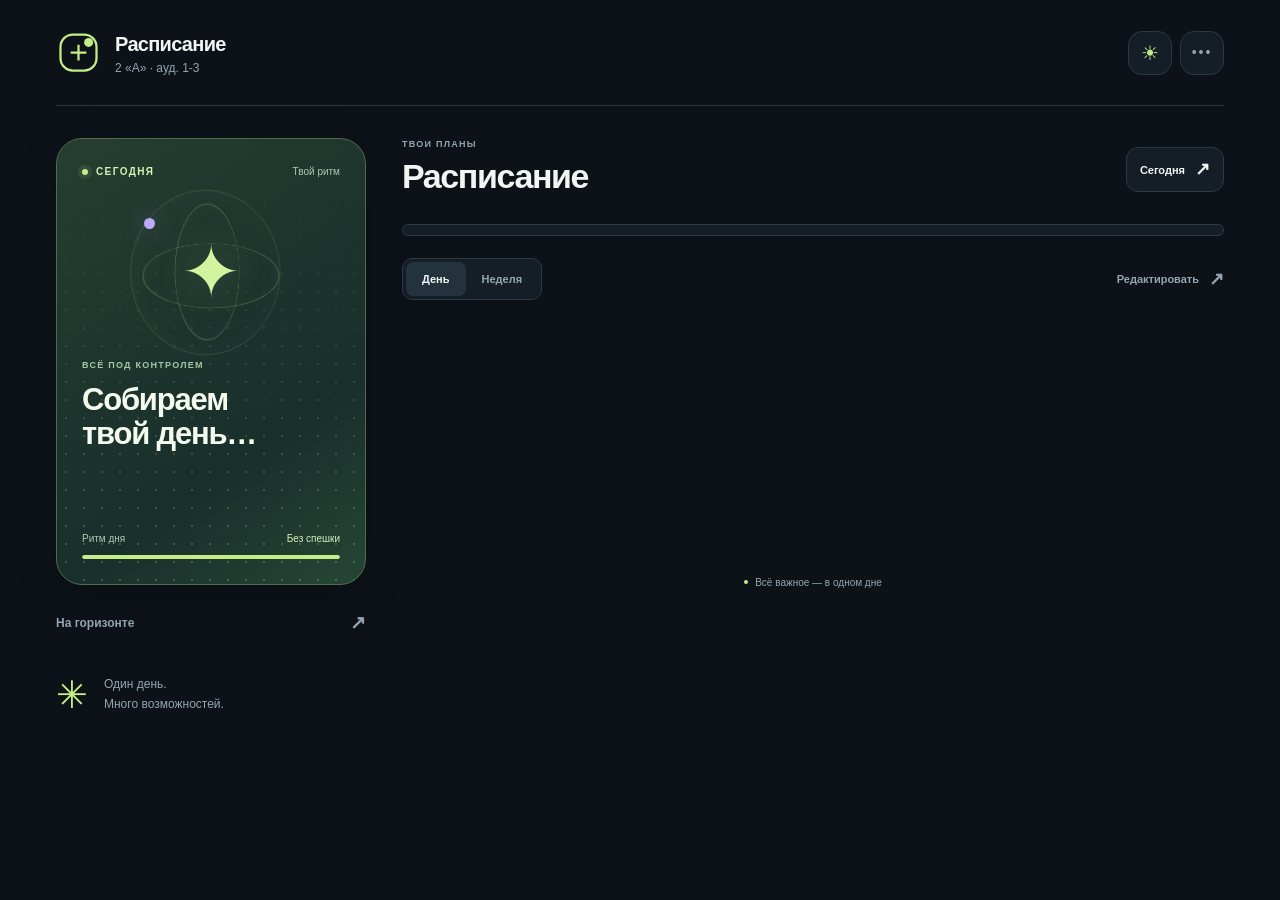
==== commit c6230b3c: "feat: интерфейс Orbit, общий движок расписания и исправления редактора" ====
--- a/android/app/src/main/assets/index.html
+++ b/android/app/src/main/assets/index.html
@@ -17,7 +17,7 @@
 <meta name="twitter:title" content="Расписание 2А · 2026–2027">
 <meta name="twitter:description" content="Расписание уроков 2 «А» класс · ауд. 1-3">
 <meta name="twitter:image" content="https://vividlyvividlife.github.io/schedule/og-image.png">
-<link rel="stylesheet" href="style.css?v=7">
+<link rel="stylesheet" href="app.css?v=10">
 <!-- Yandex.Metrika counter (только веб: в Android-приложении не активируется) -->
 <script type="text/javascript">
     if (!window.Android) {
@@ -34,54 +34,52 @@
 <noscript><div><img src="https://mc.yandex.ru/watch/112500984" style="position:absolute; left:-9999px;" alt="" /></div></noscript>
 <!-- /Yandex.Metrika counter -->
 </head>
-<body>
+<body class="dark">
 
-<section class="day-hero" aria-label="Обзор дня">
-<div class="header">
-  <div>
-    <div class="hero-kicker"><span class="kicker-dot"></span> ТВОЯ НЕДЕЛЯ · 2 «А»</div>
-    <h1 id="headerTitle">Расписание 2026–2027</h1>
-    <div class="sub" id="headerSubtitle">2 «А» · ауд. 1-3</div>
-    <div class="date" id="dateDisplay" data-clock></div>
-    <div class="header-links" style="margin-top:4px;display:flex;align-items:center;gap:8px;flex-wrap:wrap;">
-      <a href="https://vividlyvividlife.github.io/schedule/zayavlenie.html" target="_blank" style="font-size:12px;color:var(--accent);text-decoration:none;">Заявление директору →</a>
-      <button onclick="navigator.clipboard.writeText('https://vividlyvividlife.github.io/schedule/zayavlenie.html').then(()=>this.textContent='✓')" style="font-size:11px;background:none;border:1px solid var(--line);color:var(--muted);border-radius:4px;padding:2px 6px;cursor:pointer;">🔗 Копировать</button>
-      <a id="webDocsLink" href="https://github.com/vividlyvividlife/schedule#-как-пользоваться" target="_blank" style="font-size:12px;color:var(--accent);text-decoration:none;">📖 Как пользоваться</a>
-      <a id="webApkLink" href="https://github.com/vividlyvividlife/schedule/releases/latest/download/schedule.apk" style="font-size:12px;color:var(--accent);text-decoration:none;">⬇️ APK</a>
-    </div>
+<div class="app-shell">
+<header class="appbar header">
+  <div class="brand-mark" aria-hidden="true"><svg viewBox="0 0 40 40" fill="none"><rect x="4" y="4" width="32" height="32" rx="11" stroke="currentColor" stroke-width="2"/><path d="M13 20h14M20 13v14" stroke="currentColor" stroke-width="2"/><circle cx="29" cy="11" r="4" fill="currentColor"/></svg></div>
+  <div class="brand-copy"><h1 id="headerTitle">Расписание</h1><div class="sub" id="headerSubtitle">2 «А» · ауд. 1-3</div><span class="date" id="dateDisplay" data-clock></span></div>
+  <div class="appbar-actions">
+    <button type="button" class="theme-btn icon-button" onclick="toggleTheme()" aria-label="Переключить тему">☀</button>
+    <details class="resource-menu"><summary aria-label="Полезные ссылки">•••</summary><div class="header-links">
+      <a href="https://evkidey123.github.io/schedule/zayavlenie.html" target="_blank" rel="noopener">Заявление директору ↗</a>
+      <a id="webDocsLink" href="https://github.com/evkidey123/schedule#-как-пользоваться" target="_blank" rel="noopener">Как пользоваться ↗</a>
+      <a id="webApkLink" href="https://github.com/vividlyvividlife/schedule/releases/latest/download/schedule.apk">APK — предыдущая версия 1.3</a>
+    </div></details>
   </div>
-  <button class="theme-btn" onclick="toggleTheme()" title="Переключить тему" aria-label="Переключить тему">☀</button>
-</div>
-
-<div class="toggles" id="togglesContainer"></div>
-
-<div class="status" id="status"></div>
-
-<div class="progress-wrap">
-  <div class="progress-bar"><div class="progress-fill" id="progressFill"></div></div>
-  <div class="progress-label" id="progressLabel"></div>
-</div>
-
-</section>
-
-<div class="countdowns" id="countdowns"></div>
-
-<div class="schedule-heading"><div><div class="section-kicker">ПЛАН НА НЕДЕЛЮ</div><h2 id="selectedDayLabel">Расписание</h2></div><span id="daySummary" class="day-summary"></span></div>
-<nav class="day-tabs" id="dayTabs" aria-label="Дни недели"></nav>
-
-<div class="day-content" id="dayContent"></div>
-
-<div class="edit-bar" id="editBar" style="display:none;">
-  <button class="add-btn" id="addBtn" onclick="showAddModal()" style="display:none;">+ Добавить урок</button>
+</header>
+<main class="workspace">
+  <aside class="overview" aria-label="Обзор сегодняшнего дня">
+    <section class="focus-card" id="focusCard" data-state="free">
+      <div class="focus-topline"><span class="eyebrow"><i class="live-dot"></i> СЕГОДНЯ</span><span class="focus-date">Твой ритм</span></div>
+      <div class="orbit-art" aria-hidden="true"><div class="orbit-ring ring-one"></div><div class="orbit-ring ring-two"></div><div class="orbit-ring ring-three"></div><div class="orbit-core">✦</div><span class="orbit-satellite"></span></div>
+      <div class="focus-copy"><span class="eyebrow" id="focusEyebrow">ВСЁ ПОД КОНТРОЛЕМ</span><h2 id="focusTitle">Собираем твой день…</h2><div class="status" id="status"></div></div>
+      <div class="progress-wrap"><div class="progress-caption"><span>Ритм дня</span><span id="progressLabel">Без спешки</span></div><div class="progress-bar"><div id="progressFill" class="progress-fill"></div></div></div>
+    </section>
+    <section class="milestones" aria-label="До каникул и праздников"><div class="aside-heading"><span>На горизонте</span><span aria-hidden="true">↗</span></div><div class="countdowns" id="countdowns"></div></section>
+    <div class="aside-note"><span aria-hidden="true">✳</span><p>Один день.<br>Много возможностей.</p></div>
+  </aside>
+  <section class="planner" aria-label="План занятий">
+    <div class="planner-heading"><div><span class="eyebrow section-kicker">ТВОИ ПЛАНЫ</span><h2 id="selectedDayLabel">Расписание</h2><span id="daySummary" class="day-summary"></span></div><button type="button" class="text-button today-button" id="todayBtn" onclick="switchDay(getTodayIndex())">Сегодня <span aria-hidden="true">↗</span></button></div>
+    <div class="planner-navigation"><nav class="day-tabs" id="dayTabs" aria-label="Дни недели"></nav></div>
+    <div class="planner-toolbar"><div class="view-switch" aria-label="Вид расписания"><button type="button" data-view-button="day" onclick="setScheduleView('day')" class="active" aria-pressed="true">День</button><button type="button" data-view-button="week" onclick="setScheduleView('week')" aria-pressed="false">Неделя</button></div><button type="button" id="editModeBtn" class="text-button edit-mode-button" onclick="toggleEditMode()" aria-pressed="false">Редактировать <span aria-hidden="true">↗</span></button></div>
+    <div class="toggles" id="togglesContainer" aria-label="Фильтры занятий"></div>
+    <div class="day-content" id="dayContent" aria-label="Занятия выбранного дня"></div>
+    <div class="edit-bar" id="editBar" style="display:none"><button type="button" class="add-btn" id="addBtn" onclick="showAddModal()" style="display:none">＋ Добавить занятие</button></div>
+    <div class="planner-footer"><span class="footer-dot"></span> Всё важное — в одном дне</div>
+  </section>
+</main>
 </div>
 
 <div class="modal-overlay" id="modalOverlay" style="display:none;" onclick="closeModal()">
-  <div class="modal" onclick="event.stopPropagation()">
+  <div class="modal" role="dialog" aria-modal="true" aria-labelledby="modalTitle" onclick="event.stopPropagation()">
     <div class="modal-header">
       <div class="modal-title" id="modalTitle">Редактировать</div>
-      <button class="modal-close" onclick="closeModal()">✕</button>
+      <button aria-label="Закрыть редактор" class="modal-close" onclick="closeModal()">✕</button>
     </div>
     <div class="modal-body">
+      <p id="modalError" class="form-error" role="alert" hidden></p>
       <label class="modal-label">День
         <select class="modal-input" id="modalDay"></select>
       </label>
@@ -124,32 +122,16 @@
   </div>
 </div>
 
-<script src="engines.js?v=6"></script>
-<script src="script.js?v=6"></script>
+<script src="engines.js?v=10"></script>
+<script src="schedule-core.js?v=10"></script>
+<script src="schedule-ui.js?v=10"></script>
+<script src="script.js?v=10"></script>
 <script>
 // GitHub links are web-only: hide them inside the Android WebView.
 if (window.Android) ["webDocsLink", "webApkLink"].forEach(function(id) {
   var el = document.getElementById(id);
   if (el) el.style.display = "none";
 });
-// Web: show the latest release tag next to the APK link, and call out
-// an update if the visitor last downloaded an older one (branch never runs in Android).
-else fetch("https://api.github.com/repos/vividlyvividlife/schedule/releases/latest")
-  .then(function(r) { return r.json(); })
-  .then(function(d) {
-    var el = document.getElementById("webApkLink");
-    if (!el || !d || !d.tag_name) return;
-    var tag = d.tag_name;
-    el.textContent = "⬇️ APK " + tag;
-    var seen = null;
-    try { seen = localStorage.getItem("apk_version"); } catch (e) {}
-    if (seen && seen !== tag) {
-      el.textContent = "⬆️ Обновите приложение — вышла версия " + tag;
-      el.style.fontWeight = "bold";
-    }
-    el.addEventListener("click", function() { try { localStorage.setItem("apk_version", tag); } catch (e) {} });
-  })
-  .catch(function() {});
 </script>
 </body>
 </html>
--- a/android/app/src/main/assets/app.css
+++ b/android/app/src/main/assets/app.css
@@ -0,0 +1,22 @@
+/* Orbit — one token system and responsive layout for web + Android. */
+:root{--bg:#eef1ef;--card:#fff;--surface:#f4f6f5;--raised:#e5ebe7;--text:#172621;--muted:#65766e;--accent:#355f28;--accent-solid:#c3ed87;--accent-ink:#203018;--line:#dbe3dd;--shadow:0 12px 32px #1c322a08;--active-bg:#e5eedc;--progress-fill:#dceacd;--radius:20px;--ease:cubic-bezier(.2,.8,.2,1)}
+.dark{--bg:#0c1218;--card:#151e26;--surface:#19242d;--raised:#23323d;--text:#f1f5f3;--muted:#94a5af;--accent:#c3ed87;--line:#2a3943;--shadow:0 12px 32px #0000000f;--active-bg:#2a392a;--progress-fill:#304430;color-scheme:dark}
+*{box-sizing:border-box}html{scroll-behavior:smooth}body{margin:0;background:var(--bg);color:var(--text);font-family:Inter,ui-sans-serif,-apple-system,BlinkMacSystemFont,"Segoe UI",sans-serif;font-size:14px;line-height:1.5;-webkit-font-smoothing:antialiased;transition:background .3s,color .3s;padding-bottom:env(safe-area-inset-bottom)}
+button,input,select{font:inherit}button,a,summary,label{-webkit-tap-highlight-color:transparent}button,summary{cursor:pointer}button{touch-action:manipulation;position:relative;overflow:hidden}button svg{width:20px;height:20px;flex-shrink:0}button:focus-visible,a:focus-visible,summary:focus-visible,input:focus-visible,select:focus-visible{outline:3px solid var(--accent);outline-offset:4px}button:disabled{cursor:default}a{color:inherit}h1,h2,h3,p{margin:0}button{color:inherit}button:active{transform:scale(.96)}[hidden]{display:none!important}
+.app-shell{max-width:1240px;margin:auto;padding:0 36px}.appbar{display:flex;gap:14px;align-items:center;min-height:106px;padding:20px 0;border-bottom:1px solid var(--line);margin-bottom:32px}.brand-mark{width:45px;height:45px;flex:0 0 45px;color:var(--accent)}.brand-mark svg{width:100%;height:100%}.brand-copy{flex:1;min-width:0;display:grid;grid-template-columns:auto 1fr;gap:0 14px;align-items:center}.brand-copy h1{font-size:20px;letter-spacing:-.7px;font-weight:800}.brand-copy .sub{font-size:12px;color:var(--muted);grid-column:1}.brand-copy .date{grid-column:2;grid-row:1/3;justify-self:center;font-size:12px;font-variant-numeric:tabular-nums;color:var(--muted)}.appbar-actions{display:flex;align-items:center;gap:8px}.icon-button,.resource-menu summary{border:1px solid var(--line);background:var(--card);border-radius:14px;width:44px;height:44px;display:inline-flex;align-items:center;justify-content:center;color:var(--muted);transition:background .2s,transform .2s,color .2s}.theme-btn{color:var(--accent);font-size:20px}.resource-menu{position:relative;z-index:60}.resource-menu summary{list-style:none;letter-spacing:2px;user-select:none}.resource-menu summary::-webkit-details-marker{display:none}.resource-menu[open] summary{background:var(--raised)}.header-links{position:absolute;right:0;top:54px;width:260px;padding:8px;background:var(--card);border:1px solid var(--line);border-radius:16px;box-shadow:0 16px 48px #0003;animation:menu-in .18s var(--ease)}.header-links a{display:block;padding:12px;border-radius:10px;font-size:12px;text-decoration:none}.header-links a:hover{background:var(--raised)}
+.workspace{display:grid;grid-template-columns:310px minmax(0,1fr);gap:36px;align-items:start}.overview{position:sticky;top:24px}.focus-card{position:relative;isolation:isolate;overflow:hidden;min-height:405px;padding:25px;border:1px solid #526b49;border-radius:26px;background:linear-gradient(145deg,#263d30,#182f2c 68%,#254634);color:#f4faee;box-shadow:0 12px 45px #0002;animation:surface-in .7s var(--ease) both}.focus-card:before{content:"";position:absolute;inset:0;z-index:-1;opacity:.25;background-image:radial-gradient(#bedeaa 1px,transparent 1px);background-size:18px 18px;mask-image:linear-gradient(transparent,#000)}.focus-topline{display:flex;justify-content:space-between;align-items:center}.eyebrow{font-size:10px;font-weight:800;letter-spacing:.14em;line-height:1.5;display:block}.focus-topline .eyebrow{display:flex;align-items:center;gap:8px;color:#d4f4b1}.live-dot{width:6px;height:6px;border-radius:50%;background:#c3ed87;box-shadow:0 0 0 4px #c3ed871a}.focus-date{font-size:10px;color:#a8c7ad}.focus-copy{position:relative;z-index:2}.focus-copy>.eyebrow{color:#a2c7a2;margin-bottom:10px;font-size:9px}.focus-copy h2{font-size:31px;line-height:1.12;letter-spacing:-1.2px;font-weight:750;max-width:265px;text-wrap:balance}.status{margin-top:13px;font-size:12px;line-height:1.7;color:#bdcebf;display:flex;flex-wrap:wrap;gap:3px 12px;min-height:42px}.focus-time{font-weight:750;color:#e9f8d6;font-variant-numeric:tabular-nums}.progress-wrap{margin-top:24px}.progress-caption{display:flex;justify-content:space-between;gap:8px;color:#b2c8b5;font-size:10px;margin-bottom:9px}.progress-caption span:last-child{color:#d6efb8}.progress-bar{height:4px;border-radius:8px;background:#ffffff20;overflow:hidden}.progress-fill{height:100%;background:#c3ed87;box-shadow:0 0 12px #c3ed8760;border-radius:8px;transition:width .65s var(--ease)}
+.orbit-art{position:relative;width:178px;height:170px;margin:8px auto 2px;perspective:500px;pointer-events:none}.orbit-core{position:absolute;inset:0;display:flex;align-items:center;justify-content:center;color:#d2f49f;font-size:72px;text-shadow:0 0 40px #bbec7740;animation:star-turn 16s linear infinite}.orbit-ring{position:absolute;width:136px;height:136px;border:1px solid #c3ed874d;border-radius:50%;left:21px;top:17px;box-shadow:inset 0 0 20px #c3ed8705}.ring-one{transform:rotateX(62deg) rotateZ(-28deg);animation:orbit-one 9s ease-in-out infinite alternate}.ring-two{transform:rotateY(62deg) rotateZ(28deg);animation:orbit-two 11s ease-in-out infinite alternate}.ring-three{width:165px;height:165px;left:6px;top:3px;border-color:#c3ed8725;transform:rotateY(25deg)}.orbit-satellite{position:absolute;left:22px;top:31px;width:11px;height:11px;border-radius:50%;background:#bcaafa;box-shadow:0 0 24px #bcaafa66;animation:satellite-float 5s ease-in-out infinite}.focus-card[data-state=current] .orbit-core{color:#e2ffa7}.focus-card[data-state=current] .live-dot{animation:signal 2s ease-out infinite}
+.milestones{margin-top:24px}.aside-heading{display:flex;align-items:center;justify-content:space-between;margin-bottom:12px;font-size:12px;font-weight:700;color:var(--muted)}.aside-heading>span:last-child{font-size:19px}.countdowns{display:grid;gap:9px}.countdown-item{font-size:11px;line-height:1.5;padding:15px 16px;background:var(--card);border:1px solid var(--line);border-radius:14px;color:var(--muted)}.countdown-item>span{display:block;margin-bottom:9px}.mini-progress{height:3px;border-radius:5px;overflow:hidden;background:var(--raised)}.mini-progress-fill{height:100%;border-radius:5px;background:#a8b2ee}.countdown-item:nth-child(2) .mini-progress-fill{background:#dfa47f}.countdown-item:nth-child(3) .mini-progress-fill{background:#b2d994}.aside-note{display:flex;align-items:center;gap:16px;margin:26px 0;color:var(--muted);font-size:12px;line-height:1.65}.aside-note>span{font-size:38px;color:var(--accent);line-height:1}
+.planner{min-width:0}.planner-heading{display:flex;align-items:center;justify-content:space-between;gap:14px;margin:0 0 22px}.section-kicker{color:var(--muted);font-size:9px;margin-bottom:5px}.planner-heading h2{font-size:34px;font-weight:780;letter-spacing:-1.4px;line-height:1.15}.day-summary{font-size:11px;color:var(--muted);display:block;margin-top:6px}.text-button{display:inline-flex;align-items:center;justify-content:center;gap:10px;min-height:40px;padding:8px 13px;border:1px solid var(--line);border-radius:12px;background:transparent;font-size:11px;font-weight:650;transition:background .2s,color .2s}.text-button>span{font-size:18px}.today-button{background:var(--card)}.today-button.is-today{color:var(--accent)}.planner-navigation{position:sticky;top:0;z-index:30;padding:8px 0;background:var(--bg);margin:-8px 0 6px}.day-tabs{position:relative;display:grid;grid-template-columns:repeat(7,minmax(0,1fr));gap:0;padding:5px;border:1px solid var(--line);background:var(--card);border-radius:18px;isolation:isolate;--day:0}.day-indicator{position:absolute;z-index:-1;left:5px;top:5px;bottom:5px;width:calc((100% - 10px)/7);background:var(--accent-solid);border-radius:13px;transform:translateX(calc(var(--day)*100%));transition:transform .42s cubic-bezier(.22,1,.36,1);box-shadow:0 5px 18px #a8d57715}.day-tab{border:0;background:transparent;padding:10px 0 7px;min-width:0;color:var(--muted);display:flex;flex-direction:column;align-items:center;gap:3px;border-radius:13px;transition:color .2s,transform .2s;min-height:76px}.day-tab>span{font-size:9px;letter-spacing:.05em;font-weight:750}.day-tab strong{font-size:19px;font-weight:650;line-height:1.3;font-variant-numeric:tabular-nums}.day-tab i{width:3px;height:3px;border-radius:50%;background:transparent}.day-tab .has-items{background:var(--muted)}.day-tab.today:not(.active){color:var(--accent)}.day-tab.active{color:var(--accent-ink)}.day-tab.active i{background:var(--accent-ink)}.day-tab.active strong{font-weight:850}
+.planner-toolbar{display:flex;justify-content:space-between;align-items:center;gap:10px;margin:14px 0}.view-switch{display:flex;padding:3px;border-radius:10px;background:var(--card);border:1px solid var(--line)}.view-switch button{padding:7px 16px;min-height:34px;border:0;border-radius:7px;background:transparent;color:var(--muted);font-size:11px;font-weight:650;transition:background .2s,color .2s}.view-switch button.active{background:var(--raised);color:var(--text)}.edit-mode-button{border:0;color:var(--muted);padding-right:0}.edit-mode-button.active{color:var(--accent)}.toggles{display:flex;gap:7px;overflow-x:auto;scrollbar-width:none;padding:2px 0 13px;margin-bottom:5px}.toggles::-webkit-scrollbar{display:none}.toggle-item{position:relative;overflow:hidden;flex-shrink:0;display:flex;align-items:center;gap:7px;min-height:35px;border:1px solid var(--line);border-radius:30px;padding:7px 10px;font-size:10px;font-weight:650;color:var(--muted);cursor:pointer;user-select:none;transition:background .2s,color .2s,border-color .2s}.toggle-item input{position:absolute;opacity:0;width:1px;height:1px}.filter-check{width:14px;height:14px;border:1px solid var(--muted);border-radius:50%;display:grid;place-items:center}.filter-check svg{width:11px;height:11px;opacity:0}.toggle-item.is-on{background:var(--active-bg);border-color:transparent;color:var(--accent)}.toggle-item.is-on .filter-check{background:var(--accent);color:var(--bg);border-color:var(--accent)}.toggle-item.is-on svg{opacity:1}.toggle-item:focus-within{outline:2px solid var(--accent);outline-offset:2px}
+.day-content{min-height:220px;touch-action:pan-y}.schedule-card{--item-color:#929cb2;position:relative;display:grid;grid-template-columns:65px minmax(0,1fr);gap:12px;margin:0 0 10px;border:0;background:transparent;border-radius:16px;isolation:isolate;transition:transform .23s var(--ease)}.time-rail{padding-top:19px;position:relative;text-align:left;display:flex;flex-direction:column;font-variant-numeric:tabular-nums}.time-rail strong{font-size:13px;font-weight:700;line-height:1.2;white-space:nowrap}.time-rail>span{font-size:10px;color:var(--muted);margin-top:5px;white-space:nowrap}.time-rail i{position:absolute;left:4px;top:58px;bottom:-14px;border-left:1px solid var(--line)}.time-rail i:before{content:"";position:absolute;left:-3px;top:0;width:5px;height:5px;border-radius:50%;background:var(--line)}.schedule-card:last-child .time-rail i{bottom:12px}.card-surface{position:relative;display:flex;align-items:flex-start;gap:13px;min-width:0;min-height:106px;padding:18px;background:var(--card);border:1px solid var(--line);border-radius:16px;box-shadow:var(--shadow);transition:border-color .25s,background .25s,box-shadow .25s;overflow:hidden}.card-surface:before{content:"";position:absolute;left:0;top:24px;bottom:24px;width:2px;background:var(--item-color);border-radius:3px}.lesson-icon{width:40px;height:42px;flex:0 0 40px;display:grid;place-items:center;font-size:21px;border-radius:12px;background:var(--surface);margin-top:3px}.icon-grid{display:grid;grid-template-columns:repeat(2,1fr);font-size:12px;line-height:1.1}.lesson-info{flex:1;min-width:0}.card-eyebrow{display:flex;align-items:center;gap:7px;min-height:14px;flex-wrap:wrap;margin-bottom:5px}.type-tag{font-size:9px;font-weight:650;color:var(--muted);letter-spacing:.015em}.type-tag.personal,.type-tag.custom-circle{color:#cd9a78}.type-tag.custom-facult{color:#b6a3df}.type-tag.extended{color:#7faa9f}.live-tag{display:inline-flex;align-items:center;gap:5px;border-radius:5px;color:var(--accent);font-size:9px;font-weight:750}.live-tag:before{content:"";width:4px;height:4px;border-radius:50%;background:currentColor}.paid-tag{font-size:10px;color:#cba780}.lesson-subject{font-size:15px;font-weight:680;line-height:1.3;letter-spacing:-.25px;overflow-wrap:anywhere}.card-meta{display:flex;flex-wrap:wrap;gap:3px 10px;margin-top:7px;font-size:10px;color:var(--muted);line-height:1.5;overflow-wrap:anywhere}.card-meta>span{display:inline-flex;align-items:center;gap:4px}.card-meta svg{width:11px;height:11px;flex-shrink:0}.lesson-countdown,.merge-countdown{display:inline-block;font-size:10px;font-variant-numeric:tabular-nums;font-weight:650;color:var(--accent);margin-top:7px}.lesson-countdown:empty,.merge-countdown:empty{display:none}.card-tools{display:flex;align-items:center;gap:4px;flex-shrink:0}.card-tools:empty{display:none}.card-actions{display:flex;gap:3px;flex-direction:column}.card-tools .icon-button{width:30px;height:30px;min-width:30px;border:0;border-radius:8px;background:var(--surface)}.card-tools svg{width:15px;height:15px}.card-tools .bell-active{color:var(--accent);background:var(--active-bg)}.schedule-card.past{opacity:.76}.schedule-card.current{--item-color:var(--accent)}.schedule-card.current .card-surface{border-color:#6c854d;background:var(--active-bg);box-shadow:0 6px 30px #b5de6b0b}.schedule-card.current .time-rail{color:var(--accent)}.schedule-card.current .time-rail i:before{background:var(--accent);box-shadow:0 0 0 4px #c3ed8720}.schedule-card .row-progress{pointer-events:none;position:absolute;bottom:1px;right:14px;height:2px;max-width:calc(100% - 105px);background:var(--accent);border-radius:3px;opacity:.65;transition:width 1s linear;z-index:2}.overlap-group{position:relative;margin:8px 0 16px}.overlap-label{margin:0 0 10px 77px;display:flex;align-items:center;gap:8px;font-size:9px;color:var(--muted)}.overlap-label span{width:14px;height:7px;border:1px solid #b6a3df;border-radius:3px;transform:rotate(-15deg)}.overlap-group .schedule-card{--item-color:#b6a3df;margin-bottom:6px}.week-grid{display:grid;grid-template-columns:1fr;gap:26px}.week-heading{display:flex;justify-content:space-between;align-items:center;padding-bottom:12px;margin-bottom:16px;border-bottom:1px solid var(--line)}.week-heading h3{font-size:17px;letter-spacing:-.5px}.week-heading>span{font-size:11px;color:var(--muted);padding:4px 9px;border-radius:8px;background:var(--card)}
+.empty-orbit{position:relative;width:140px;height:135px;margin:20px auto 0;display:grid;place-items:center;perspective:400px}.empty-orbit>span{font-size:62px;color:var(--accent);animation:star-turn 24s linear infinite}.empty-orbit i,.empty-orbit b{position:absolute;inset:12px;border:1px solid var(--line);border-radius:50%;transform:rotateX(55deg) rotateZ(-30deg)}.empty-orbit b{transform:rotateY(55deg) rotateZ(30deg)}.weekend-msg{text-align:center;padding:12px 25px 26px;color:var(--text);font-size:18px;font-weight:650;line-height:1.5}.weekend-msg>.emoji{display:none}.weekend-msg .sub{font-size:12px;color:var(--muted);font-weight:400;margin-top:8px}.planner-footer{display:flex;gap:7px;align-items:center;justify-content:center;padding:20px 0 36px;font-size:10px;color:var(--muted)}.footer-dot{width:4px;height:4px;border-radius:50%;background:var(--accent)}.edit-bar{margin:14px 0}.add-btn{width:100%;min-height:48px;padding:12px;border:1px dashed var(--accent);background:var(--active-bg);color:var(--accent);border-radius:14px;font-size:12px;font-weight:650}
+.modal-open{overflow:hidden}.modal-overlay{position:fixed;inset:0;background:#060c15aa;z-index:100;padding:24px;display:flex;align-items:center;justify-content:center;backdrop-filter:blur(12px);-webkit-backdrop-filter:blur(12px)}.modal{width:100%;max-width:490px;max-height:calc(100dvh - 48px);overflow-y:auto;background:var(--card);border:1px solid var(--line);border-radius:24px;box-shadow:0 32px 120px #0005;animation:modal-in .32s var(--ease)}.modal-header{display:flex;align-items:center;justify-content:space-between;padding:22px 22px 14px;gap:12px}.modal-title{font-size:23px;font-weight:750;letter-spacing:-.7px}.modal-close{width:40px;height:40px;border:0;border-radius:12px;background:var(--surface);color:var(--muted);font-size:18px}.modal-body{padding:0 22px 22px}.modal-label{position:relative;display:block;color:var(--muted);font-size:11px;font-weight:650;margin-top:14px}.modal-input{display:block;width:100%;min-height:46px;padding:11px 13px;margin-top:7px;background:var(--surface);border:1px solid var(--line);border-radius:12px;color:var(--text);font-size:16px;transition:border-color .2s,box-shadow .2s}.modal-input:focus{border-color:var(--accent);outline:0;box-shadow:0 0 0 3px var(--active-bg)}.modal-footer{position:sticky;bottom:0;display:flex;justify-content:flex-end;flex-wrap:wrap;gap:8px;padding:14px 22px 22px;background:var(--card);border-top:1px solid var(--line);z-index:2}.modal-btn{min-height:44px;padding:10px 16px;border:0;border-radius:12px;font-size:12px;font-weight:700}.modal-btn-cancel{background:var(--raised);color:var(--text)}.modal-btn-save{background:var(--accent-solid);color:var(--accent-ink)}.modal-btn-delete{background:#d45555;color:#fff}.form-error{padding:12px;color:#f09691;background:#bd3f3f18;border:1px solid #b3564a55;border-radius:12px;font-size:12px}.color-picker{display:flex;flex-wrap:wrap;gap:9px;margin-top:10px}.color-swatch{width:30px;height:30px;border-radius:50%;border:3px solid transparent;cursor:pointer;transition:transform .2s}.color-swatch.active{border-color:var(--text);transform:scale(1.12)}.color-swatch.no-color{display:grid;place-items:center;background:var(--surface);border:1px dashed var(--muted)}.ac-dropdown{position:absolute;left:0;right:0;top:100%;z-index:5;max-height:190px;overflow:auto;display:none;background:var(--card);border:1px solid var(--line);border-radius:12px;box-shadow:0 10px 30px #0003}.ac-item{padding:12px;font-size:13px;cursor:pointer}.ac-item.active,.ac-item:hover{background:var(--active-bg);color:var(--accent)}.day-chips,.emoji-grid{display:flex;flex-wrap:wrap;gap:6px;margin-top:9px}.day-chip,.emoji-swatch{min-width:34px;min-height:34px;padding:6px;display:grid;place-items:center;border:1px solid var(--line);border-radius:9px;cursor:pointer;background:var(--surface)}.day-chip.active,.emoji-swatch.active{border-color:var(--accent);background:var(--active-bg);color:var(--accent)}.emoji-grid{max-height:140px;overflow:auto}.emoji-swatch{font-size:19px}.reminder-dialog-overlay{background:#060c15aa!important;backdrop-filter:blur(12px);padding:16px!important}.reminder-dialog-overlay>div{width:min(440px,100%)!important;border-radius:24px!important;padding:24px!important;border:1px solid var(--line);box-shadow:0 24px 80px #0005;animation:modal-in .3s var(--ease)}.reminder-dialog-overlay button{min-height:42px;border-radius:10px!important}.reminder-dialog-overlay input{min-height:44px;font-size:16px!important;min-width:0}.reminder-dialog-overlay>div{max-height:85dvh;overflow-y:auto}
+.tap-wave{position:absolute;width:8px;height:8px;margin:-4px 0 0 -4px;border-radius:50%;background:currentColor;opacity:0;pointer-events:none;animation:tap-wave .5s ease-out;z-index:10}.focus-card,.planner-heading,.day-tabs{will-change:auto}
+@keyframes tap-wave{0%{transform:scale(0);opacity:.2}100%{transform:scale(28);opacity:0}}@keyframes surface-in{from{opacity:0;transform:translateY(14px)}to{opacity:1;transform:translateY(0)}}@keyframes menu-in{from{opacity:0;transform:translateY(-5px) scale(.98)}to{opacity:1;transform:none}}@keyframes modal-in{from{opacity:0;transform:translateY(28px) scale(.96)}to{opacity:1;transform:none}}@keyframes star-turn{to{transform:rotate(360deg)}}@keyframes orbit-one{to{transform:rotateX(74deg) rotateZ(45deg)}}@keyframes orbit-two{to{transform:rotateY(74deg) rotateZ(-45deg)}}@keyframes satellite-float{50%{transform:translate(15px,8px);opacity:.7}}@keyframes signal{to{box-shadow:0 0 0 9px #c3ed8700}}
+@media(hover:hover){.schedule-card:hover{transform:translateX(3px)}.schedule-card:hover .card-surface{border-color:#667f79;box-shadow:0 8px 30px #0001}.icon-button:hover,.text-button:hover{background:var(--raised);color:var(--text)}.theme-btn:hover svg{transform:rotate(35deg);transition:transform .4s var(--ease)}.day-tab:not(.active):hover{color:var(--text);background:#8da2a110}.color-swatch:hover{transform:scale(1.1)}}
+@media(min-width:1120px){body[data-view=week] .workspace{grid-template-columns:260px minmax(0,1fr);gap:30px}body[data-view=week] .week-grid{grid-template-columns:repeat(2,minmax(0,1fr));gap:24px}body[data-view=week] .schedule-card{grid-template-columns:43px minmax(0,1fr);gap:8px}body[data-view=week] .lesson-icon{display:none}body[data-view=week] .card-surface{padding:13px}body[data-view=week] .overlap-label{margin-left:51px}body[data-view=week] .lesson-subject{font-size:13px}body[data-view=week] .time-rail strong{font-size:11px}}
+@media(max-width:1000px){.app-shell{padding:0 24px}.workspace{grid-template-columns:270px minmax(0,1fr);gap:24px}.focus-card{padding:22px}.brand-copy .date{justify-self:end}.card-surface{padding:15px;gap:10px}.lesson-icon{width:34px;flex-basis:34px;font-size:18px}.schedule-card{grid-template-columns:53px minmax(0,1fr);gap:9px}.overlap-label{margin-left:62px}}
+@media(max-width:760px){.app-shell{max-width:600px;padding:0 18px}.appbar{min-height:84px;padding:15px 0;margin-bottom:19px;gap:10px}.brand-mark{width:37px;height:37px;flex-basis:37px}.brand-copy{display:block}.brand-copy h1{font-size:18px;letter-spacing:-.5px}.brand-copy .sub{font-size:10px}.brand-copy .date{display:block;font-size:10px;line-height:1.4;margin-top:2px}.appbar-actions{gap:6px}.icon-button,.resource-menu summary{width:38px;height:38px;border-radius:12px}.workspace{display:flex;flex-direction:column;gap:23px}.overview{position:static;width:100%;display:grid;grid-template-columns:minmax(0,1fr)}.focus-card{min-height:210px;padding:19px 20px;border-radius:22px;display:flex;flex-direction:column}.focus-topline{margin-bottom:18px}.focus-copy{max-width:calc(100% - 72px)}.focus-copy h2{font-size:27px;letter-spacing:-.9px;max-width:280px}.focus-copy>.eyebrow{font-size:8px;margin-bottom:7px}.status{font-size:11px;margin-top:10px;min-height:32px;gap:2px 8px}.progress-wrap{margin-top:17px;width:100%;z-index:2}.progress-caption{font-size:9px;margin-bottom:7px}.orbit-art{position:absolute;right:-30px;top:20px;transform:scale(.8);opacity:.85;margin:0;z-index:0}.orbit-core{font-size:65px}.focus-date{font-size:9px}.focus-topline .eyebrow{font-size:9px}.milestones{margin-top:11px}.aside-heading,.aside-note{display:none}.countdowns{display:flex;gap:8px;overflow-x:auto;scrollbar-width:none}.countdowns::-webkit-scrollbar{display:none}.countdown-item{flex:0 0 210px;padding:10px 12px;font-size:10px;min-height:50px;border-radius:12px}.countdown-item>span{margin-bottom:6px}.mini-progress{height:2px}.planner{width:100%}.planner-heading{margin-bottom:16px}.planner-heading h2{font-size:28px;letter-spacing:-.8px}.section-kicker{font-size:8px}.day-summary{font-size:10px;margin-top:4px}.today-button{font-size:10px;min-height:36px;padding:6px 10px}.planner-navigation{top:0;padding:7px 0}.day-tabs{padding:4px;border-radius:15px}.day-indicator{top:4px;bottom:4px;left:4px;width:calc((100% - 8px)/7);border-radius:11px}.day-tab{min-height:65px;padding:8px 0 5px;gap:3px}.day-tab>span{font-size:8px}.day-tab strong{font-size:18px}.planner-toolbar{margin:10px 0 8px}.view-switch button{font-size:10px;min-height:31px;padding:6px 13px}.edit-mode-button{font-size:10px}.toggles{margin-bottom:3px;padding-bottom:10px}.toggle-item{font-size:9px;min-height:33px;padding:6px 9px}.card-surface{padding:14px 12px;gap:9px;min-height:96px;border-radius:14px}.schedule-card{grid-template-columns:47px minmax(0,1fr);gap:8px;margin-bottom:8px}.time-rail{padding-top:17px}.time-rail strong{font-size:11px}.time-rail>span{font-size:9px}.time-rail i{top:52px}.lesson-icon{width:31px;height:34px;flex:0 0 31px;font-size:18px;border-radius:10px}.lesson-subject{font-size:14px;line-height:1.35}.card-eyebrow{margin-bottom:4px;gap:5px}.type-tag,.live-tag{font-size:8px}.card-meta{font-size:9px;margin-top:5px;gap:2px 7px}.card-tools{flex-direction:column;gap:3px}.card-tools .icon-button{width:28px;height:29px;min-width:28px}.card-tools svg{width:14px;height:14px}.overlap-label{margin-left:55px;font-size:8px;margin-bottom:8px}.lesson-countdown{font-size:9px;margin-top:5px}.schedule-card .row-progress{max-width:calc(100% - 80px)}.planner-footer{padding-bottom:24px}.modal-overlay{align-items:flex-end;padding:8px}.modal{max-height:calc(100dvh - 16px);border-radius:23px}.modal-header{padding:20px 18px 12px}.modal-body{padding:0 18px 20px}.modal-footer{padding:12px 18px calc(16px + env(safe-area-inset-bottom))}.week-grid{gap:20px}}
+@media(max-width:360px){.app-shell{padding:0 12px}.brand-mark{display:none}.focus-card{padding:17px}.focus-copy h2{font-size:25px}.orbit-art{right:-44px;transform:scale(.7);opacity:.6}.lesson-icon{display:none}.schedule-card{grid-template-columns:43px minmax(0,1fr);gap:7px}.card-surface{padding:13px}.card-tools .icon-button{width:27px;min-width:27px}.overlap-label{margin-left:50px}}
+@media(prefers-reduced-motion:reduce){*,*:before,*:after{animation:none!important;transition:none!important;scroll-behavior:auto!important}.tap-wave{display:none}}
